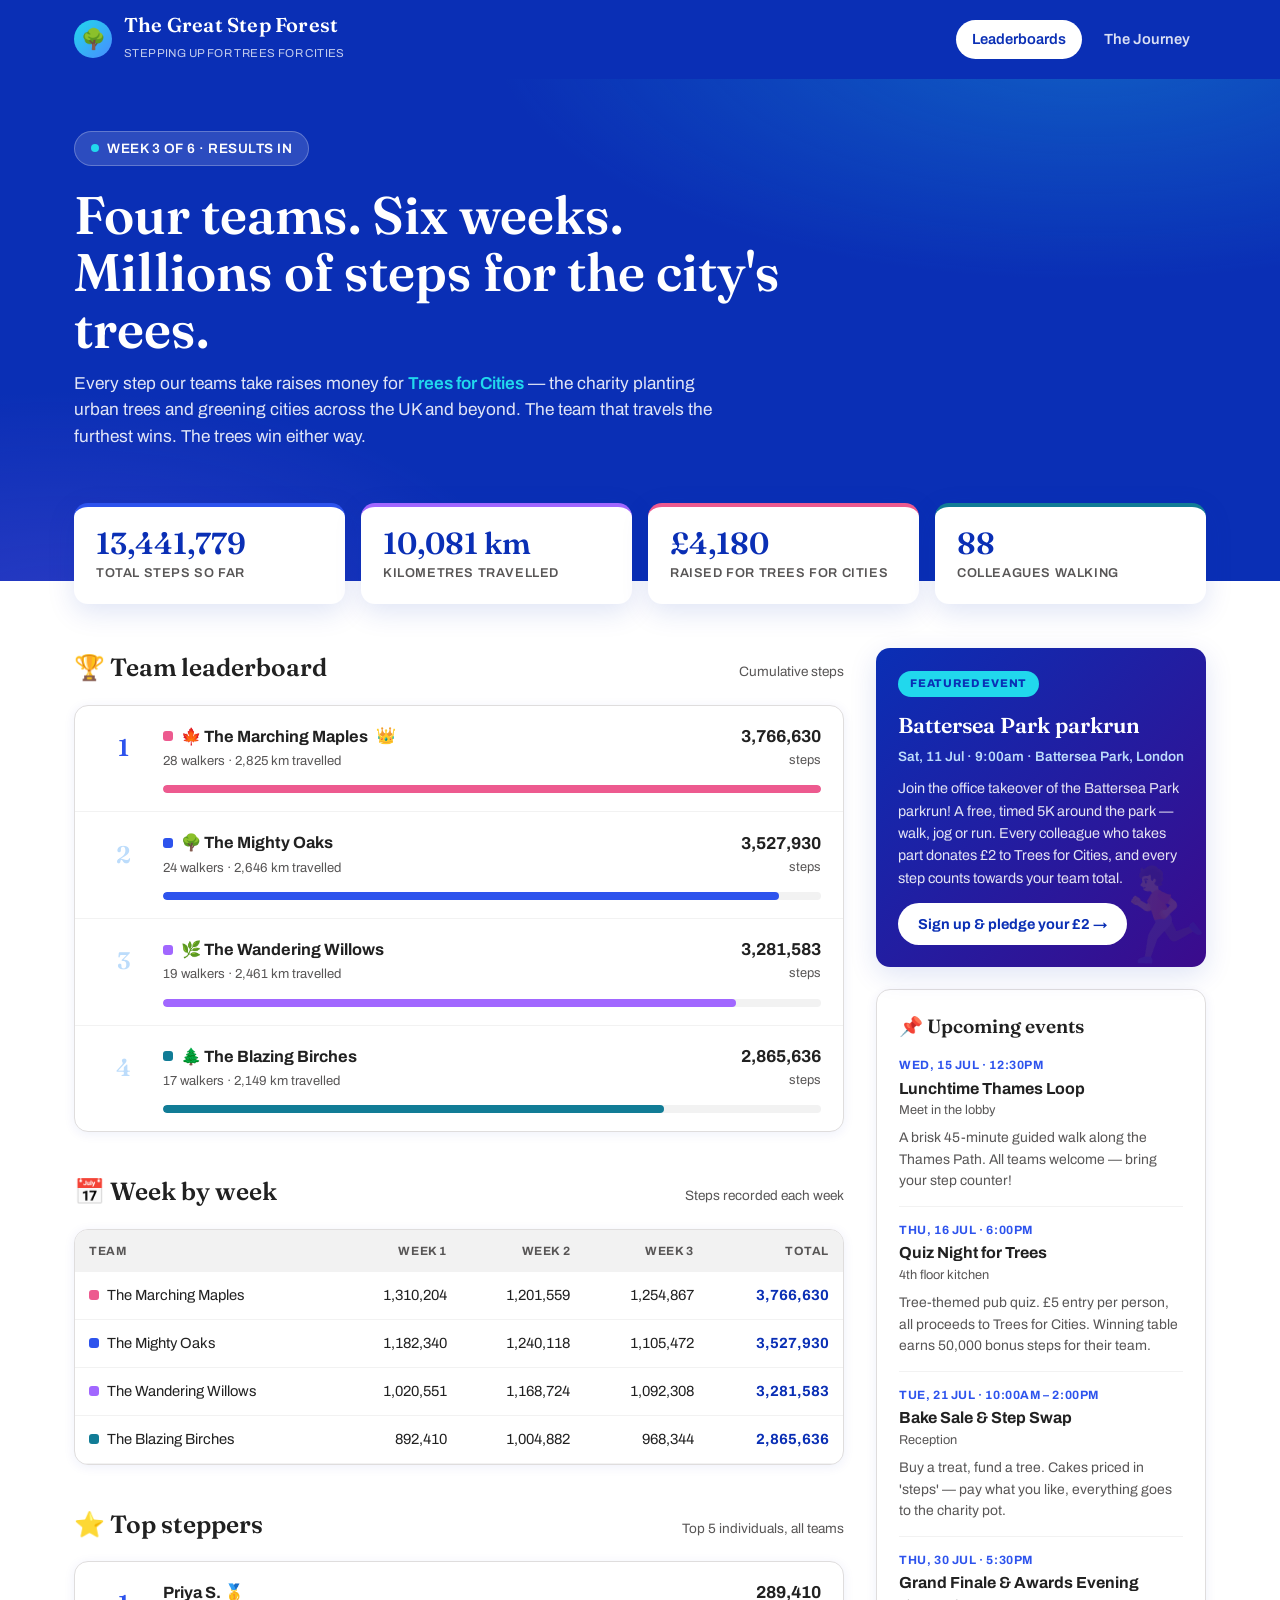
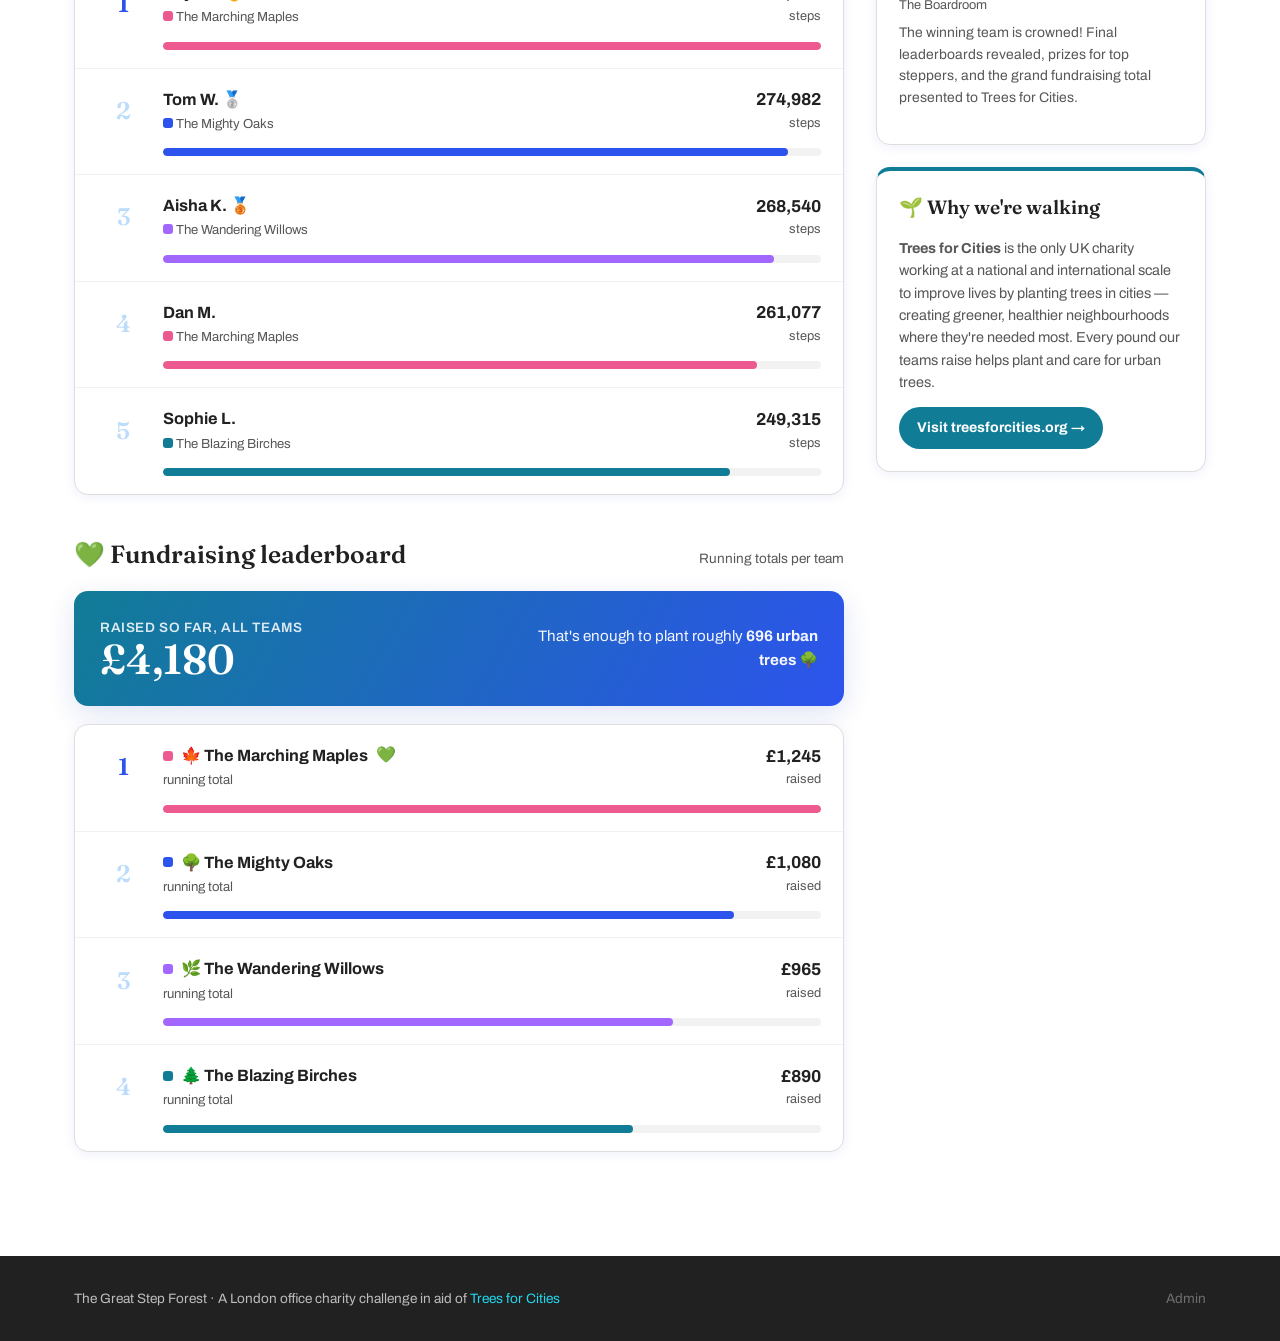
==== index.html @ fc156635 "The Great Step Forest — charity step challenge site Dashboard with team/individual/fundraising leade" ====
<!DOCTYPE html>
<html lang="en">
<head>
  <meta charset="UTF-8" />
  <meta name="viewport" content="width=device-width, initial-scale=1.0" />
  <title>The Great Step Forest — London Office Step Challenge</title>
  <meta name="description" content="Four teams. Six weeks. Millions of steps for Trees for Cities." />
  <link rel="icon" href="data:image/svg+xml,<svg xmlns=%22http://www.w3.org/2000/svg%22 viewBox=%220 0 100 100%22><text y=%22.9em%22 font-size=%2290%22>🌳</text></svg>" />
  <link rel="preconnect" href="https://fonts.googleapis.com" />
  <link rel="preconnect" href="https://fonts.gstatic.com" crossorigin />
  <link href="https://fonts.googleapis.com/css2?family=Archivo:wght@400;600;700;800&family=Fraunces:opsz,wght@9..144,500;9..144,600&display=swap" rel="stylesheet" />
  <link rel="stylesheet" href="css/style.css" />
</head>
<body>

  <header class="site-header">
    <div class="wrap">
      <a class="brand" href="index.html">
        <span class="brand-mark">🌳</span>
        <span>
          <span class="brand-name">The Great Step Forest</span><br />
          <span class="brand-sub">Stepping up for Trees for Cities</span>
        </span>
      </a>
      <nav class="site-nav">
        <a href="index.html" class="active">Leaderboards</a>
        <a href="journey.html">The Journey</a>
      </nav>
    </div>
  </header>

  <section class="hero">
    <div class="wrap">
      <div class="week-pill"><span class="dot"></span><span id="week-pill-text">Week — of —</span></div>
      <h1>Four teams. Six weeks. Millions of steps for the city's trees.</h1>
      <p class="lede">
        Every step our teams take raises money for
        <a href="https://www.treesforcities.org" target="_blank" rel="noopener">Trees for Cities</a> —
        the charity planting urban trees and greening cities across the UK and beyond.
        The team that travels the furthest wins. The trees win either way.
      </p>
    </div>
  </section>

  <main class="wrap">
    <div class="stat-strip" id="stat-strip">
      <div class="stat-card"><div class="stat-value" id="stat-steps">—</div><div class="stat-label">Total steps so far</div></div>
      <div class="stat-card"><div class="stat-value" id="stat-km">—</div><div class="stat-label">Kilometres travelled</div></div>
      <div class="stat-card"><div class="stat-value" id="stat-money">—</div><div class="stat-label">Raised for Trees for Cities</div></div>
      <div class="stat-card"><div class="stat-value" id="stat-walkers">—</div><div class="stat-label">Colleagues walking</div></div>
    </div>

    <div class="page-grid">
      <div class="main-col">

        <section class="section" id="team-leaderboard-section">
          <div class="section-head">
            <h2>🏆 Team leaderboard</h2>
            <span class="hint" id="team-board-hint">Cumulative steps</span>
          </div>
          <div class="board" id="team-board"></div>
        </section>

        <section class="section">
          <div class="section-head">
            <h2>📅 Week by week</h2>
            <span class="hint">Steps recorded each week</span>
          </div>
          <div class="board week-table-scroll">
            <table class="week-table" id="week-table"></table>
          </div>
        </section>

        <section class="section">
          <div class="section-head">
            <h2>⭐ Top steppers</h2>
            <span class="hint">Top 5 individuals, all teams</span>
          </div>
          <div class="board" id="individual-board"></div>
        </section>

        <section class="section">
          <div class="section-head">
            <h2>💚 Fundraising leaderboard</h2>
            <span class="hint">Running totals per team</span>
          </div>
          <div class="fund-total">
            <div>
              <div class="label">Raised so far, all teams</div>
              <div class="amount" id="fund-grand-total">—</div>
            </div>
            <div class="trees" id="fund-trees-note"></div>
          </div>
          <div class="board" id="fund-board"></div>
        </section>

      </div>

      <aside class="sidebar">
        <div id="featured-event"></div>

        <div class="side-card">
          <h3>📌 Upcoming events</h3>
          <div id="event-list"></div>
        </div>

        <div class="side-card charity-card">
          <h3>🌱 Why we're walking</h3>
          <p>
            <strong>Trees for Cities</strong> is the only UK charity working at a national and international
            scale to improve lives by planting trees in cities — creating greener, healthier
            neighbourhoods where they're needed most. Every pound our teams raise helps plant
            and care for urban trees.
          </p>
          <a class="btn-charity" href="https://www.treesforcities.org" target="_blank" rel="noopener">Visit treesforcities.org →</a>
        </div>
      </aside>
    </div>
  </main>

  <footer class="site-footer">
    <div class="wrap">
      <span>The Great Step Forest · A London office charity challenge in aid of <a href="https://www.treesforcities.org" target="_blank" rel="noopener">Trees for Cities</a></span>
      <a class="admin-link" href="admin.html">Admin</a>
    </div>
  </footer>

  <script src="js/app.js"></script>
  <script>
    loadData().then(renderDashboard).catch(showLoadError);
  </script>
</body>
</html>
---- css/style.css ----
/* ============================================================
   The Great Step Forest — brand-inspired design system
   Deep cobalt primary, vivid accents, editorial serif headings
   ============================================================ */

:root {
  --ink: #212121;
  --ink-soft: #585656;
  --paper: #ffffff;
  --mist: #f2f2f2;
  --line: #dfdddd;

  --blue: #0a2fb5;
  --blue-bright: #2d53ed;
  --blue-light: #488cff;
  --blue-pale: #bcdcfb;
  --purple: #4a0080;
  --lavender: #a167ff;
  --berry: #990c47;
  --pink: #ed5a8f;
  --teal: #117c96;
  --cyan: #21d8ed;

  --radius: 14px;
  --shadow: 0 2px 12px rgba(10, 47, 181, 0.07);
  --shadow-lift: 0 8px 28px rgba(10, 47, 181, 0.13);

  --font-display: "Fraunces", Georgia, serif;
  --font-body: "Archivo", -apple-system, "Segoe UI", Helvetica, Arial, sans-serif;
}

* { box-sizing: border-box; margin: 0; padding: 0; }

html { scroll-behavior: smooth; }

body {
  font-family: var(--font-body);
  color: var(--ink);
  background: var(--paper);
  line-height: 1.55;
  -webkit-font-smoothing: antialiased;
}

img { max-width: 100%; }

a { color: var(--blue-bright); text-decoration: none; }
a:hover { text-decoration: underline; }

.wrap {
  max-width: 1180px;
  margin: 0 auto;
  padding: 0 24px;
}

/* ---------- Header ---------- */

.site-header {
  background: var(--blue);
  color: #fff;
  padding: 14px 0;
  position: sticky;
  top: 0;
  z-index: 500;
}

.site-header .wrap {
  display: flex;
  align-items: center;
  justify-content: space-between;
  gap: 16px;
  flex-wrap: wrap;
}

.brand {
  display: flex;
  align-items: center;
  gap: 12px;
  color: #fff;
}
.brand:hover { text-decoration: none; }

.brand-mark {
  width: 38px;
  height: 38px;
  border-radius: 50%;
  background: linear-gradient(135deg, var(--cyan), var(--blue-light));
  display: grid;
  place-items: center;
  font-size: 20px;
  flex: none;
}

.brand-name {
  font-family: var(--font-display);
  font-weight: 600;
  font-size: 1.25rem;
  letter-spacing: 0.2px;
  line-height: 1.1;
}
.brand-sub {
  font-size: 0.72rem;
  opacity: 0.75;
  letter-spacing: 0.4px;
  text-transform: uppercase;
}

.site-nav {
  display: flex;
  gap: 6px;
}

.site-nav a {
  color: rgba(255, 255, 255, 0.85);
  font-weight: 600;
  font-size: 0.92rem;
  padding: 8px 16px;
  border-radius: 999px;
  transition: background 0.15s, color 0.15s;
}
.site-nav a:hover { text-decoration: none; background: rgba(255, 255, 255, 0.12); color: #fff; }
.site-nav a.active { background: #fff; color: var(--blue); }

/* ---------- Hero ---------- */

.hero {
  background:
    radial-gradient(1000px 420px at 85% -10%, rgba(33, 216, 237, 0.28), transparent 60%),
    radial-gradient(800px 400px at 5% 110%, rgba(161, 103, 255, 0.22), transparent 60%),
    var(--blue);
  color: #fff;
  padding: 52px 0 130px;
}

.hero h1 {
  font-family: var(--font-display);
  font-weight: 600;
  font-size: clamp(2rem, 4.5vw, 3.3rem);
  line-height: 1.08;
  max-width: 720px;
}

.hero p.lede {
  margin-top: 14px;
  font-size: 1.08rem;
  max-width: 640px;
  color: rgba(255, 255, 255, 0.88);
}

.hero p.lede a { color: var(--cyan); font-weight: 600; }

.week-pill {
  display: inline-flex;
  align-items: center;
  gap: 8px;
  background: rgba(255, 255, 255, 0.14);
  border: 1px solid rgba(255, 255, 255, 0.25);
  border-radius: 999px;
  padding: 6px 16px;
  font-size: 0.85rem;
  font-weight: 600;
  letter-spacing: 0.5px;
  text-transform: uppercase;
  margin-bottom: 20px;
}
.week-pill .dot {
  width: 8px; height: 8px; border-radius: 50%;
  background: var(--cyan);
  animation: pulse 2s infinite;
}
@keyframes pulse { 50% { opacity: 0.35; } }

/* ---------- Stat strip ---------- */

.stat-strip {
  margin-top: -78px;
  display: grid;
  grid-template-columns: repeat(4, 1fr);
  gap: 16px;
}

.stat-card {
  background: var(--paper);
  border-radius: var(--radius);
  box-shadow: var(--shadow-lift);
  padding: 20px 22px;
  border-top: 4px solid var(--blue-bright);
}
.stat-card:nth-child(2) { border-top-color: var(--lavender); }
.stat-card:nth-child(3) { border-top-color: var(--pink); }
.stat-card:nth-child(4) { border-top-color: var(--teal); }

.stat-card .stat-value {
  font-family: var(--font-display);
  font-size: 1.9rem;
  font-weight: 600;
  color: var(--blue);
  line-height: 1.1;
}
.stat-card .stat-label {
  margin-top: 4px;
  font-size: 0.8rem;
  font-weight: 600;
  letter-spacing: 0.6px;
  text-transform: uppercase;
  color: var(--ink-soft);
}

/* ---------- Layout ---------- */

.page-grid {
  display: grid;
  grid-template-columns: minmax(0, 1fr) 330px;
  gap: 32px;
  padding: 44px 0 64px;
  align-items: start;
}

.section {
  margin-bottom: 40px;
}

.section-head {
  display: flex;
  align-items: baseline;
  justify-content: space-between;
  gap: 12px;
  margin-bottom: 18px;
}

.section-head h2 {
  font-family: var(--font-display);
  font-weight: 600;
  font-size: 1.55rem;
  color: var(--ink);
}

.section-head .hint {
  font-size: 0.85rem;
  color: var(--ink-soft);
}

/* ---------- Leaderboard cards ---------- */

.board {
  background: var(--paper);
  border: 1px solid var(--line);
  border-radius: var(--radius);
  box-shadow: var(--shadow);
  overflow: hidden;
}

.board-row {
  display: grid;
  grid-template-columns: 52px minmax(0, 1fr) auto;
  gap: 14px;
  align-items: center;
  padding: 18px 22px;
  border-bottom: 1px solid var(--mist);
}
.board-row:last-child { border-bottom: none; }

.board-row .rank {
  font-family: var(--font-display);
  font-size: 1.5rem;
  font-weight: 600;
  color: var(--blue-pale);
  text-align: center;
}
.board-row.first .rank { color: var(--blue-bright); }

.board-row .who .name {
  font-weight: 700;
  font-size: 1.02rem;
  display: flex;
  align-items: center;
  gap: 8px;
}
.board-row .who .meta {
  font-size: 0.82rem;
  color: var(--ink-soft);
  margin-top: 2px;
}

.team-chip {
  display: inline-block;
  width: 10px; height: 10px;
  border-radius: 3px;
  flex: none;
}

.board-row .figures {
  text-align: right;
}
.board-row .figures .big {
  font-weight: 700;
  font-size: 1.08rem;
  font-variant-numeric: tabular-nums;
}
.board-row .figures .small {
  font-size: 0.8rem;
  color: var(--ink-soft);
}

.bar-track {
  grid-column: 2 / 4;
  height: 8px;
  background: var(--mist);
  border-radius: 999px;
  overflow: hidden;
}
.bar-fill {
  height: 100%;
  border-radius: 999px;
  transition: width 0.9s cubic-bezier(0.2, 0.7, 0.3, 1);
}

.crown { font-size: 1rem; }

/* ---------- Weekly table ---------- */

.week-table-scroll { overflow-x: auto; }

table.week-table {
  width: 100%;
  border-collapse: collapse;
  font-size: 0.92rem;
}
table.week-table th, table.week-table td {
  padding: 12px 14px;
  text-align: right;
  border-bottom: 1px solid var(--mist);
  font-variant-numeric: tabular-nums;
  white-space: nowrap;
}
table.week-table th:first-child, table.week-table td:first-child { text-align: left; }
table.week-table thead th {
  font-size: 0.75rem;
  text-transform: uppercase;
  letter-spacing: 0.6px;
  color: var(--ink-soft);
  background: var(--mist);
  border-bottom: none;
}
table.week-table td.total { font-weight: 700; color: var(--blue); }
table.week-table td .team-chip { margin-right: 8px; }

/* ---------- Sidebar ---------- */

.sidebar {
  display: flex;
  flex-direction: column;
  gap: 22px;
  position: sticky;
  top: 84px;
}

.side-card {
  background: var(--paper);
  border: 1px solid var(--line);
  border-radius: var(--radius);
  box-shadow: var(--shadow);
  padding: 22px;
}

.side-card h3 {
  font-family: var(--font-display);
  font-weight: 600;
  font-size: 1.2rem;
  margin-bottom: 14px;
}

.event {
  padding: 14px 0;
  border-top: 1px solid var(--mist);
}
.event:first-of-type { border-top: none; padding-top: 0; }

.event .event-date {
  font-size: 0.75rem;
  font-weight: 700;
  letter-spacing: 0.6px;
  text-transform: uppercase;
  color: var(--blue-bright);
}
.event .event-title { font-weight: 700; margin-top: 2px; }
.event .event-loc { font-size: 0.8rem; color: var(--ink-soft); }
.event .event-desc { font-size: 0.87rem; color: var(--ink-soft); margin-top: 6px; }

.event-featured {
  background: linear-gradient(135deg, var(--blue) 0%, var(--purple) 130%);
  color: #fff;
  border-radius: var(--radius);
  box-shadow: var(--shadow-lift);
  padding: 22px;
  position: relative;
  overflow: hidden;
}
.event-featured::after {
  content: "🏃";
  position: absolute;
  right: -10px;
  bottom: -18px;
  font-size: 90px;
  opacity: 0.15;
  transform: rotate(-8deg);
}
.event-featured .flag {
  display: inline-block;
  background: var(--cyan);
  color: var(--blue);
  font-size: 0.7rem;
  font-weight: 800;
  letter-spacing: 0.8px;
  text-transform: uppercase;
  border-radius: 999px;
  padding: 4px 12px;
  margin-bottom: 12px;
}
.event-featured h3 {
  font-family: var(--font-display);
  font-size: 1.35rem;
  font-weight: 600;
  margin-bottom: 4px;
}
.event-featured .when {
  font-size: 0.85rem;
  font-weight: 600;
  color: var(--blue-pale);
  margin-bottom: 10px;
}
.event-featured p { font-size: 0.9rem; color: rgba(255,255,255,0.88); position: relative; z-index: 1; }

.btn {
  display: inline-block;
  margin-top: 14px;
  background: #fff;
  color: var(--blue);
  font-weight: 700;
  font-size: 0.9rem;
  padding: 10px 20px;
  border-radius: 999px;
  border: none;
  cursor: pointer;
  transition: transform 0.12s, box-shadow 0.12s;
  position: relative;
  z-index: 1;
}
.btn:hover { text-decoration: none; transform: translateY(-1px); box-shadow: 0 6px 16px rgba(0,0,0,0.25); }

.btn-primary {
  background: var(--blue-bright);
  color: #fff;
}

.charity-card {
  border-top: 4px solid var(--teal);
}
.charity-card p { font-size: 0.9rem; color: var(--ink-soft); }
.charity-card .btn-charity {
  display: inline-block;
  margin-top: 14px;
  background: var(--teal);
  color: #fff;
  font-weight: 700;
  font-size: 0.88rem;
  padding: 10px 18px;
  border-radius: 999px;
}
.charity-card .btn-charity:hover { text-decoration: none; filter: brightness(1.1); }

/* ---------- Fundraising ---------- */

.fund-total {
  background: linear-gradient(120deg, var(--teal), var(--blue-bright));
  color: #fff;
  border-radius: var(--radius);
  box-shadow: var(--shadow-lift);
  padding: 26px;
  display: flex;
  align-items: center;
  justify-content: space-between;
  gap: 16px;
  flex-wrap: wrap;
  margin-bottom: 18px;
}
.fund-total .amount {
  font-family: var(--font-display);
  font-size: 2.6rem;
  font-weight: 600;
  line-height: 1;
}
.fund-total .label {
  font-size: 0.85rem;
  font-weight: 600;
  letter-spacing: 0.6px;
  text-transform: uppercase;
  opacity: 0.85;
}
.fund-total .trees {
  font-size: 0.95rem;
  text-align: right;
  max-width: 300px;
  opacity: 0.95;
}

/* ---------- Journey page ---------- */

.journey-hero { padding-bottom: 40px; }

#map {
  height: 520px;
  border-radius: var(--radius);
  box-shadow: var(--shadow-lift);
  border: 1px solid var(--line);
  z-index: 1;
}

.journey-cards {
  display: grid;
  grid-template-columns: repeat(4, 1fr);
  gap: 16px;
  margin: 26px 0 40px;
}

.journey-card {
  background: var(--paper);
  border: 1px solid var(--line);
  border-radius: var(--radius);
  box-shadow: var(--shadow);
  padding: 18px 20px;
  border-top: 4px solid var(--blue-bright);
}
.journey-card .team-name { font-weight: 700; display: flex; gap: 8px; align-items: center; font-size: 0.98rem; }
.journey-card .km {
  font-family: var(--font-display);
  font-size: 1.8rem;
  font-weight: 600;
  color: var(--blue);
  margin-top: 6px;
  line-height: 1.1;
}
.journey-card .next {
  font-size: 0.82rem;
  color: var(--ink-soft);
  margin-top: 6px;
}

.milestones {
  display: grid;
  grid-template-columns: repeat(auto-fill, minmax(150px, 1fr));
  gap: 12px;
}

.milestone {
  background: var(--mist);
  border-radius: 10px;
  padding: 12px 14px;
  font-size: 0.85rem;
}
.milestone.reached { background: var(--blue-pale); }
.milestone .city { font-weight: 700; }
.milestone .km-label { color: var(--ink-soft); font-variant-numeric: tabular-nums; }
.milestone .reached-by { margin-top: 4px; font-size: 1rem; letter-spacing: 2px; }

.leaflet-team-marker {
  display: flex;
  align-items: center;
  justify-content: center;
  width: 34px; height: 34px;
  border-radius: 50% 50% 50% 4px;
  border: 3px solid #fff;
  box-shadow: 0 3px 10px rgba(0,0,0,0.3);
  font-size: 16px;
  transform: rotate(0deg);
}

/* ---------- Footer ---------- */

.site-footer {
  background: var(--ink);
  color: rgba(255, 255, 255, 0.7);
  padding: 32px 0;
  font-size: 0.85rem;
}
.site-footer .wrap {
  display: flex;
  justify-content: space-between;
  gap: 16px;
  flex-wrap: wrap;
}
.site-footer a { color: var(--cyan); }
.site-footer .admin-link { color: rgba(255,255,255,0.35); }

/* ---------- Admin ---------- */

.admin-wrap { max-width: 880px; margin: 0 auto; padding: 40px 24px 80px; }

.admin-card {
  background: var(--paper);
  border: 1px solid var(--line);
  border-radius: var(--radius);
  box-shadow: var(--shadow);
  padding: 28px;
  margin-bottom: 24px;
}
.admin-card h2 {
  font-family: var(--font-display);
  font-weight: 600;
  font-size: 1.35rem;
  margin-bottom: 6px;
}
.admin-card .sub { color: var(--ink-soft); font-size: 0.9rem; margin-bottom: 18px; }

.field { margin-bottom: 14px; }
.field label {
  display: block;
  font-size: 0.78rem;
  font-weight: 700;
  text-transform: uppercase;
  letter-spacing: 0.5px;
  color: var(--ink-soft);
  margin-bottom: 5px;
}
.field input, .field textarea, .field select {
  width: 100%;
  padding: 10px 12px;
  border: 1.5px solid var(--line);
  border-radius: 8px;
  font-family: var(--font-body);
  font-size: 0.95rem;
  background: #fff;
}
.field input:focus, .field textarea:focus, .field select:focus {
  outline: none;
  border-color: var(--blue-bright);
}

.grid-2 { display: grid; grid-template-columns: 1fr 1fr; gap: 14px; }
.grid-3 { display: grid; grid-template-columns: repeat(3, 1fr); gap: 14px; }
.grid-weeks { display: grid; grid-template-columns: repeat(6, 1fr); gap: 8px; }

.admin-team-block {
  border: 1.5px solid var(--line);
  border-left-width: 6px;
  border-radius: 10px;
  padding: 16px;
  margin-bottom: 14px;
}
.admin-team-block h4 { margin-bottom: 10px; }

.row-list-item {
  display: grid;
  grid-template-columns: 2fr 1.4fr 1.2fr auto;
  gap: 10px;
  margin-bottom: 8px;
  align-items: center;
}

.event-edit {
  border: 1.5px solid var(--line);
  border-radius: 10px;
  padding: 16px;
  margin-bottom: 12px;
}

.btn-ghost {
  background: none;
  border: 1.5px solid var(--line);
  border-radius: 8px;
  padding: 8px 14px;
  font-family: var(--font-body);
  font-weight: 600;
  font-size: 0.85rem;
  cursor: pointer;
  color: var(--ink-soft);
}
.btn-ghost:hover { border-color: var(--berry); color: var(--berry); }

.btn-add {
  background: var(--mist);
  border: none;
  border-radius: 8px;
  padding: 10px 16px;
  font-family: var(--font-body);
  font-weight: 700;
  font-size: 0.88rem;
  cursor: pointer;
  color: var(--blue);
}
.btn-add:hover { background: var(--blue-pale); }

.btn-publish {
  background: var(--blue-bright);
  color: #fff;
  border: none;
  border-radius: 999px;
  padding: 14px 32px;
  font-family: var(--font-body);
  font-weight: 700;
  font-size: 1rem;
  cursor: pointer;
}
.btn-publish:hover { background: var(--blue); }
.btn-publish:disabled { opacity: 0.5; cursor: wait; }

.status-msg {
  margin-top: 14px;
  padding: 12px 16px;
  border-radius: 8px;
  font-size: 0.9rem;
  font-weight: 600;
  display: none;
}
.status-msg.ok { display: block; background: #e5f7ee; color: #0c6b41; }
.status-msg.err { display: block; background: #fdeaef; color: var(--berry); }
.status-msg.busy { display: block; background: var(--blue-pale); color: var(--blue); }

.checkbox-row { display: flex; align-items: center; gap: 8px; margin-bottom: 14px; }
.checkbox-row input { width: auto; }
.checkbox-row label { font-size: 0.9rem; font-weight: 600; color: var(--ink); text-transform: none; letter-spacing: 0; margin: 0; }

/* ---------- Responsive ---------- */

@media (max-width: 960px) {
  .page-grid { grid-template-columns: 1fr; }
  .sidebar { position: static; }
  .stat-strip { grid-template-columns: repeat(2, 1fr); }
  .journey-cards { grid-template-columns: repeat(2, 1fr); }
}

@media (max-width: 560px) {
  .stat-strip { grid-template-columns: 1fr 1fr; gap: 10px; }
  .stat-card { padding: 14px 16px; }
  .stat-card .stat-value { font-size: 1.4rem; }
  .journey-cards { grid-template-columns: 1fr; }
  .grid-weeks { grid-template-columns: repeat(3, 1fr); }
  .grid-2, .grid-3 { grid-template-columns: 1fr; }
  .row-list-item { grid-template-columns: 1fr; }
  .board-row { grid-template-columns: 36px minmax(0, 1fr) auto; padding: 14px 14px; gap: 10px; }
  .hero { padding-bottom: 110px; }
  #map { height: 380px; }
}
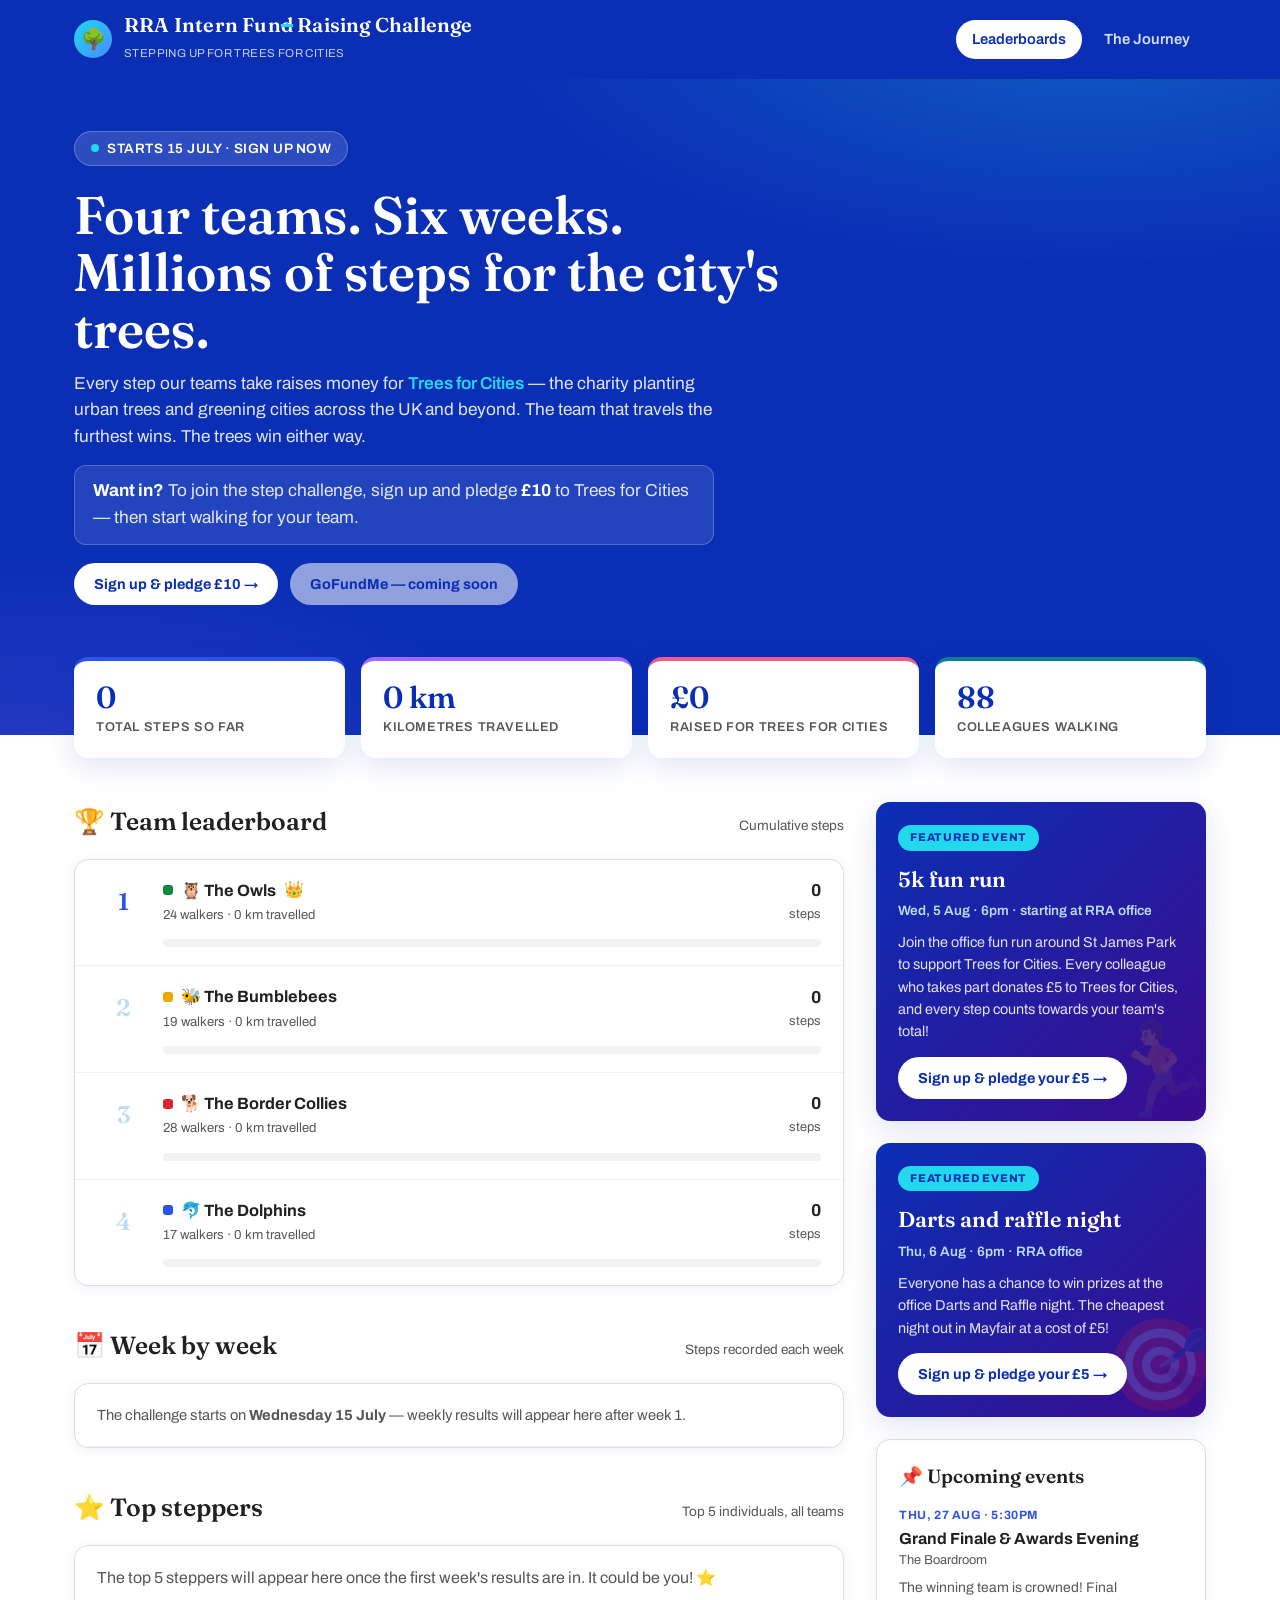
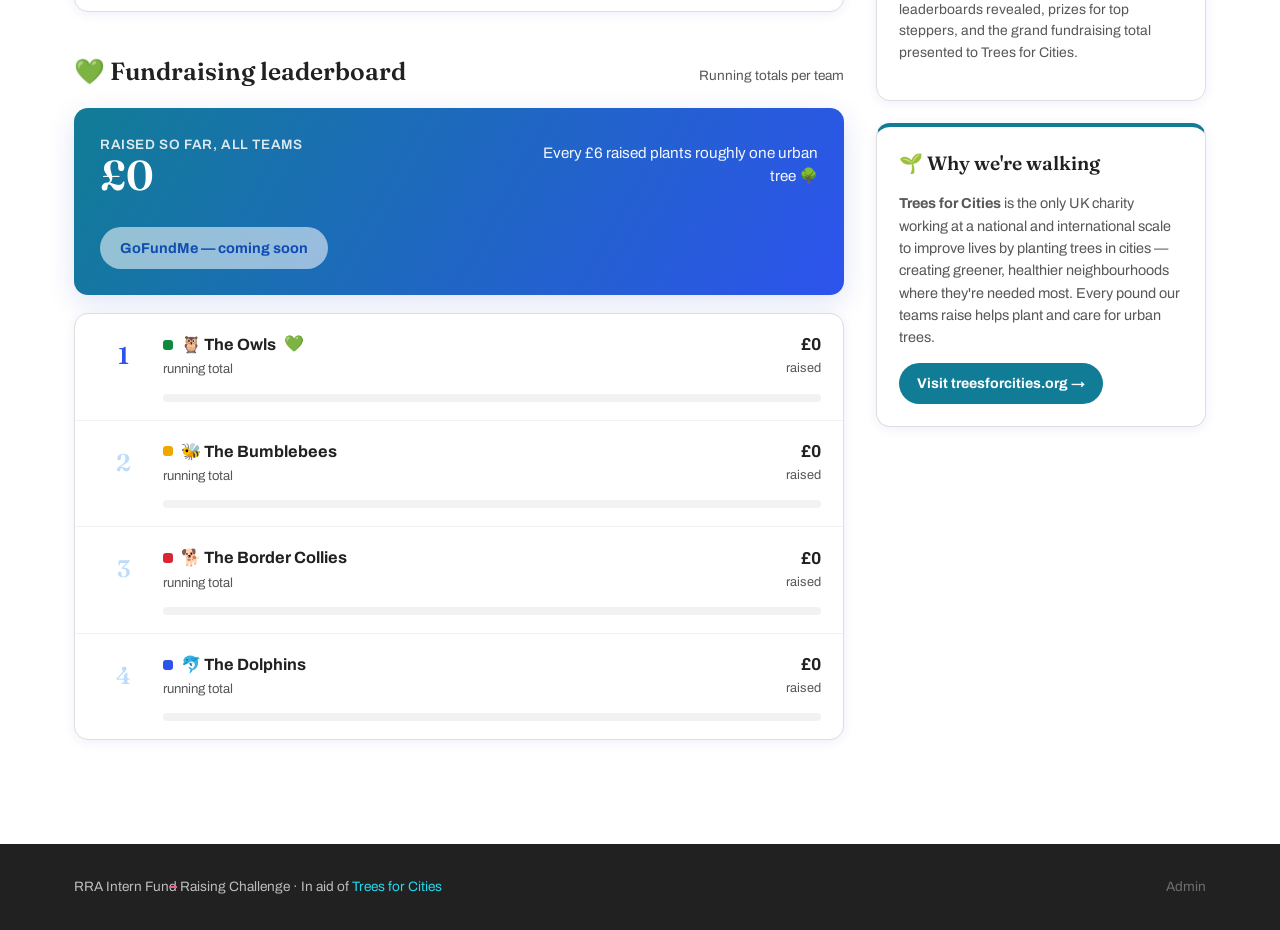
==== commit 97c8643a: "Rebrand to RRA Intern Fun(d) Raising Challenge and reset for real launch - Struck-through 'd' in Fun" ====
--- a/index.html
+++ b/index.html
@@ -3,7 +3,7 @@
 <head>
   <meta charset="UTF-8" />
   <meta name="viewport" content="width=device-width, initial-scale=1.0" />
-  <title>The Great Step Forest — London Office Step Challenge</title>
+  <title>RRA Intern Fund Raising Challenge</title>
   <meta name="description" content="Four teams. Six weeks. Millions of steps for Trees for Cities." />
   <link rel="icon" href="data:image/svg+xml,<svg xmlns=%22http://www.w3.org/2000/svg%22 viewBox=%220 0 100 100%22><text y=%22.9em%22 font-size=%2290%22>🌳</text></svg>" />
   <link rel="preconnect" href="https://fonts.googleapis.com" />
@@ -18,7 +18,7 @@
       <a class="brand" href="index.html">
         <span class="brand-mark">🌳</span>
         <span>
-          <span class="brand-name">The Great Step Forest</span><br />
+          <span class="brand-name">RRA Intern Fun<span class="fun-d">d</span> Raising Challenge</span><br />
           <span class="brand-sub">Stepping up for Trees for Cities</span>
         </span>
       </a>
@@ -39,6 +39,14 @@
         the charity planting urban trees and greening cities across the UK and beyond.
         The team that travels the furthest wins. The trees win either way.
       </p>
+      <p class="lede join-note">
+        <strong>Want in?</strong> To join the step challenge, sign up and pledge
+        <strong id="signup-pledge">£10</strong> to Trees for Cities — then start walking for your team.
+      </p>
+      <div class="hero-cta">
+        <a class="btn" id="signup-btn" href="#" target="_blank" rel="noopener">Sign up & pledge £10 →</a>
+        <a class="btn btn-outline" id="gofundme-btn" href="#" target="_blank" rel="noopener">Donate on GoFundMe</a>
+      </div>
     </div>
   </section>
 
@@ -90,6 +98,7 @@
               <div class="amount" id="fund-grand-total">—</div>
             </div>
             <div class="trees" id="fund-trees-note"></div>
+            <a class="btn" id="gofundme-btn-2" href="#" target="_blank" rel="noopener">Donate on GoFundMe</a>
           </div>
           <div class="board" id="fund-board"></div>
         </section>
@@ -120,7 +129,7 @@
 
   <footer class="site-footer">
     <div class="wrap">
-      <span>The Great Step Forest · A London office charity challenge in aid of <a href="https://www.treesforcities.org" target="_blank" rel="noopener">Trees for Cities</a></span>
+      <span>RRA Intern Fun<span class="fun-d">d</span> Raising Challenge · In aid of <a href="https://www.treesforcities.org" target="_blank" rel="noopener">Trees for Cities</a></span>
       <a class="admin-link" href="admin.html">Admin</a>
     </div>
   </footer>
--- a/css/style.css
+++ b/css/style.css
@@ -104,6 +104,15 @@
   text-transform: uppercase;
 }
 
+/* The 'd' in "Fund" is struck through: this is Fun raising as much as Fund raising */
+.fun-d {
+  position: relative;
+  text-decoration: line-through;
+  text-decoration-thickness: 0.14em;
+  text-decoration-color: var(--cyan);
+}
+.site-footer .fun-d { text-decoration-color: var(--pink); }
+
 .site-nav {
   display: flex;
   gap: 6px;
@@ -169,6 +178,38 @@
 }
 @keyframes pulse { 50% { opacity: 0.35; } }
 
+.hero .join-note {
+  margin-top: 18px;
+  font-size: 1rem;
+  background: rgba(255, 255, 255, 0.1);
+  border: 1px solid rgba(255, 255, 255, 0.22);
+  border-radius: 12px;
+  padding: 12px 18px;
+  max-width: 640px;
+}
+.hero .join-note strong { color: #fff; }
+
+.hero-cta {
+  margin-top: 18px;
+  display: flex;
+  gap: 12px;
+  flex-wrap: wrap;
+}
+.hero-cta .btn { margin-top: 0; }
+
+.btn-outline {
+  background: transparent;
+  color: #fff;
+  border: 2px solid rgba(255, 255, 255, 0.6);
+}
+.btn-outline:hover { border-color: #fff; box-shadow: none; }
+
+.btn.btn-soon {
+  opacity: 0.55;
+  cursor: default;
+  pointer-events: none;
+}
+
 /* ---------- Stat strip ---------- */
 
 .stat-strip {
@@ -395,15 +436,16 @@
   position: relative;
   overflow: hidden;
 }
-.event-featured::after {
-  content: "🏃";
+.event-featured .bg-emoji {
   position: absolute;
   right: -10px;
   bottom: -18px;
   font-size: 90px;
   opacity: 0.15;
   transform: rotate(-8deg);
-}
+  pointer-events: none;
+}
+.featured-stack { display: flex; flex-direction: column; gap: 22px; }
 .event-featured .flag {
   display: inline-block;
   background: var(--cyan);
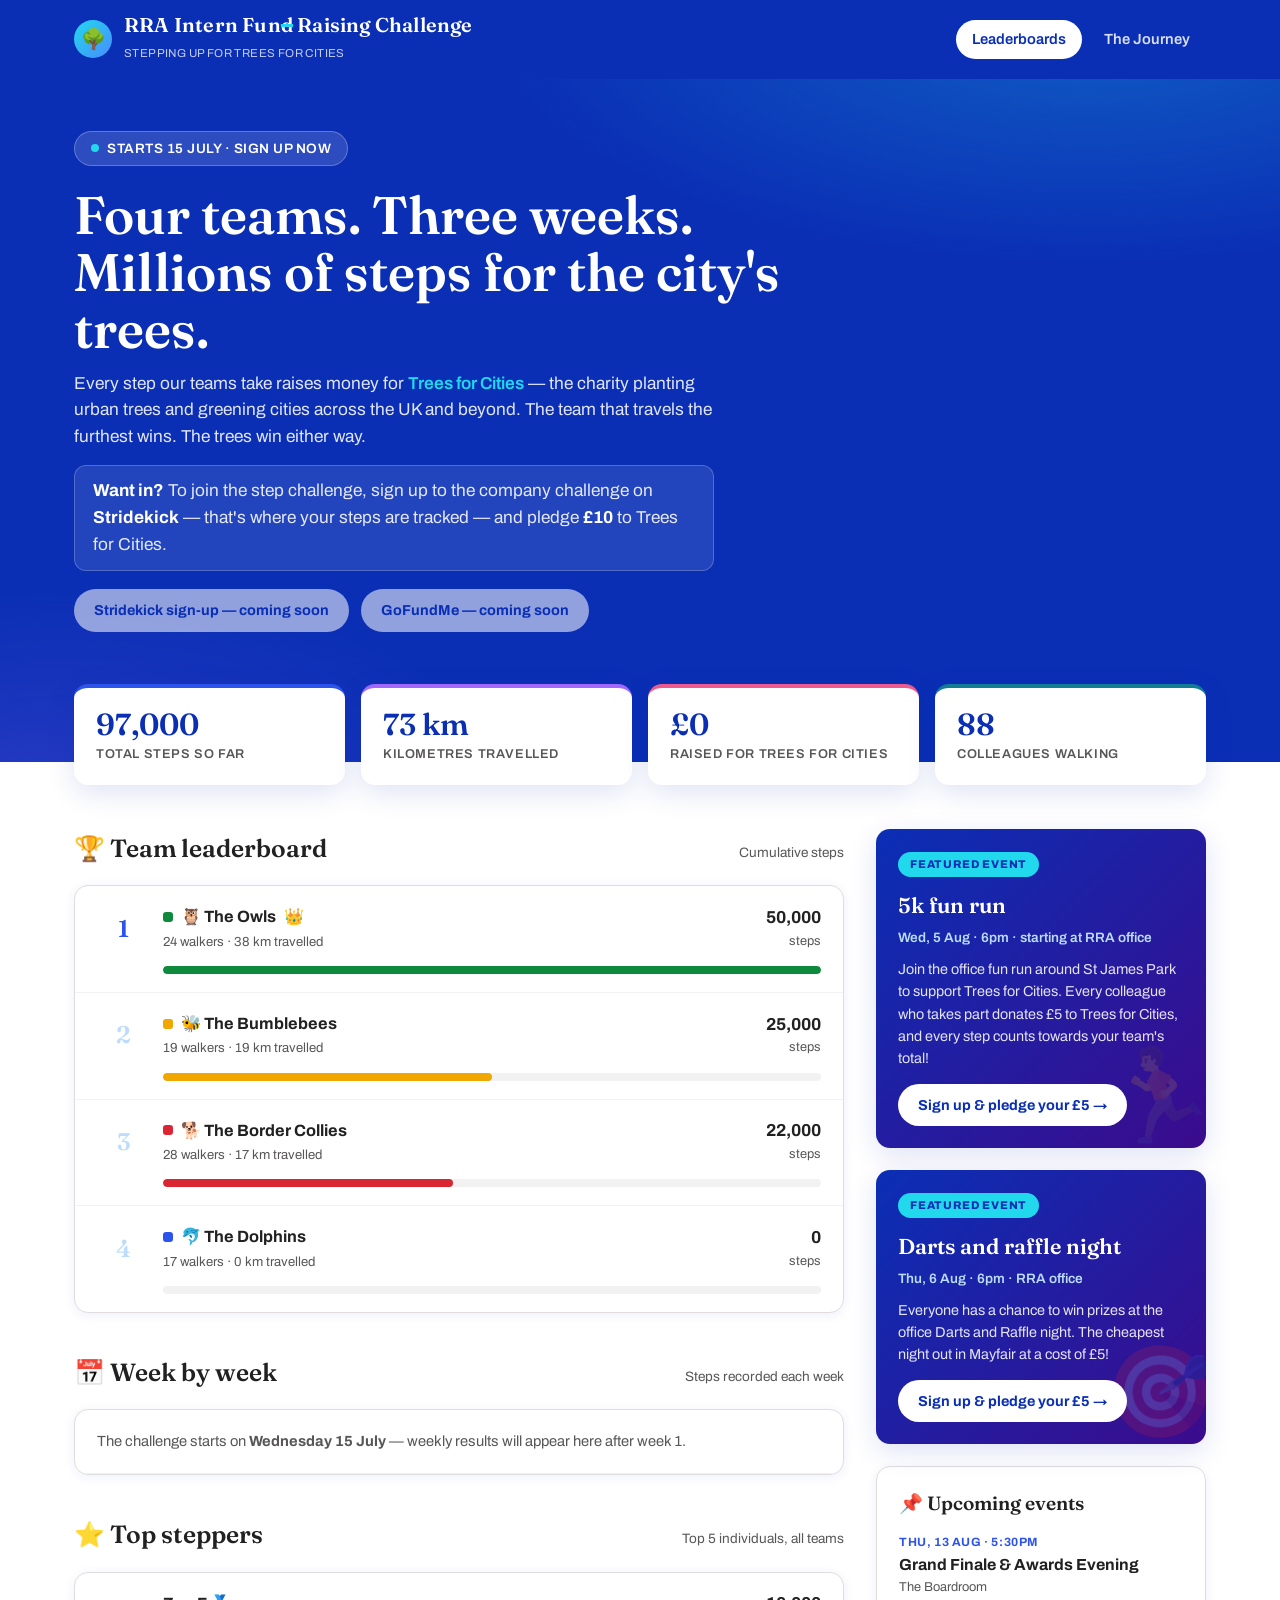
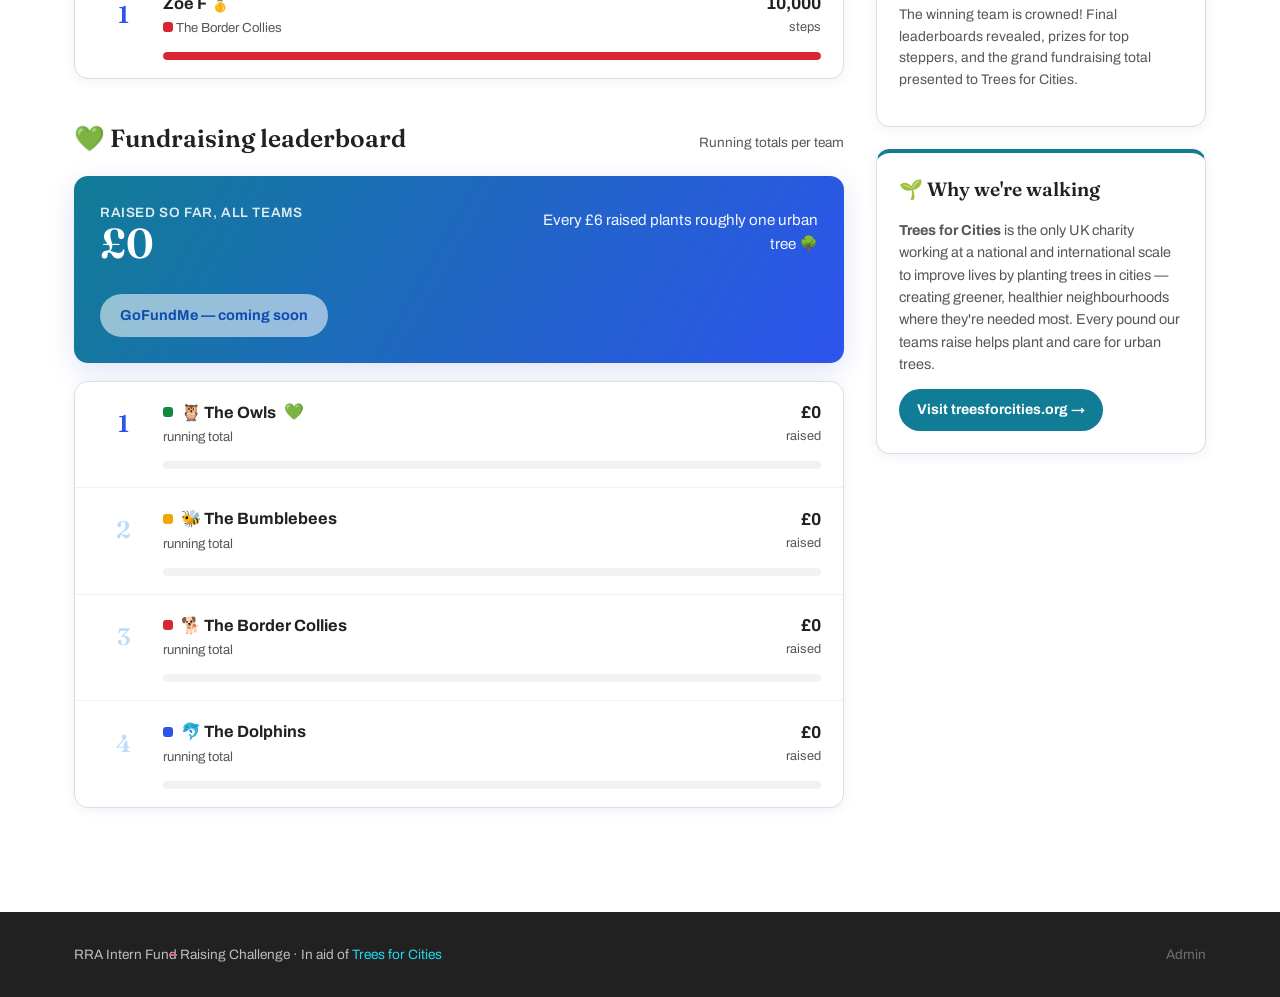
==== commit 11a8fe84: "Switch sign-up to Stridekick and shorten challenge to 3 weeks - Stridekick challenge URL is admin-ed" ====
--- a/index.html
+++ b/index.html
@@ -4,7 +4,7 @@
   <meta charset="UTF-8" />
   <meta name="viewport" content="width=device-width, initial-scale=1.0" />
   <title>RRA Intern Fund Raising Challenge</title>
-  <meta name="description" content="Four teams. Six weeks. Millions of steps for Trees for Cities." />
+  <meta name="description" content="Four teams. Three weeks. Millions of steps for Trees for Cities." />
   <link rel="icon" href="data:image/svg+xml,<svg xmlns=%22http://www.w3.org/2000/svg%22 viewBox=%220 0 100 100%22><text y=%22.9em%22 font-size=%2290%22>🌳</text></svg>" />
   <link rel="preconnect" href="https://fonts.googleapis.com" />
   <link rel="preconnect" href="https://fonts.gstatic.com" crossorigin />
@@ -32,7 +32,7 @@
   <section class="hero">
     <div class="wrap">
       <div class="week-pill"><span class="dot"></span><span id="week-pill-text">Week — of —</span></div>
-      <h1>Four teams. Six weeks. Millions of steps for the city's trees.</h1>
+      <h1>Four teams. Three weeks. Millions of steps for the city's trees.</h1>
       <p class="lede">
         Every step our teams take raises money for
         <a href="https://www.treesforcities.org" target="_blank" rel="noopener">Trees for Cities</a> —
@@ -40,11 +40,12 @@
         The team that travels the furthest wins. The trees win either way.
       </p>
       <p class="lede join-note">
-        <strong>Want in?</strong> To join the step challenge, sign up and pledge
-        <strong id="signup-pledge">£10</strong> to Trees for Cities — then start walking for your team.
+        <strong>Want in?</strong> To join the step challenge, sign up to the company
+        challenge on <strong>Stridekick</strong> — that's where your steps are tracked —
+        and pledge <strong id="signup-pledge">£10</strong> to Trees for Cities.
       </p>
       <div class="hero-cta">
-        <a class="btn" id="signup-btn" href="#" target="_blank" rel="noopener">Sign up & pledge £10 →</a>
+        <a class="btn" id="signup-btn" href="#" target="_blank" rel="noopener">Join on Stridekick →</a>
         <a class="btn btn-outline" id="gofundme-btn" href="#" target="_blank" rel="noopener">Donate on GoFundMe</a>
       </div>
     </div>
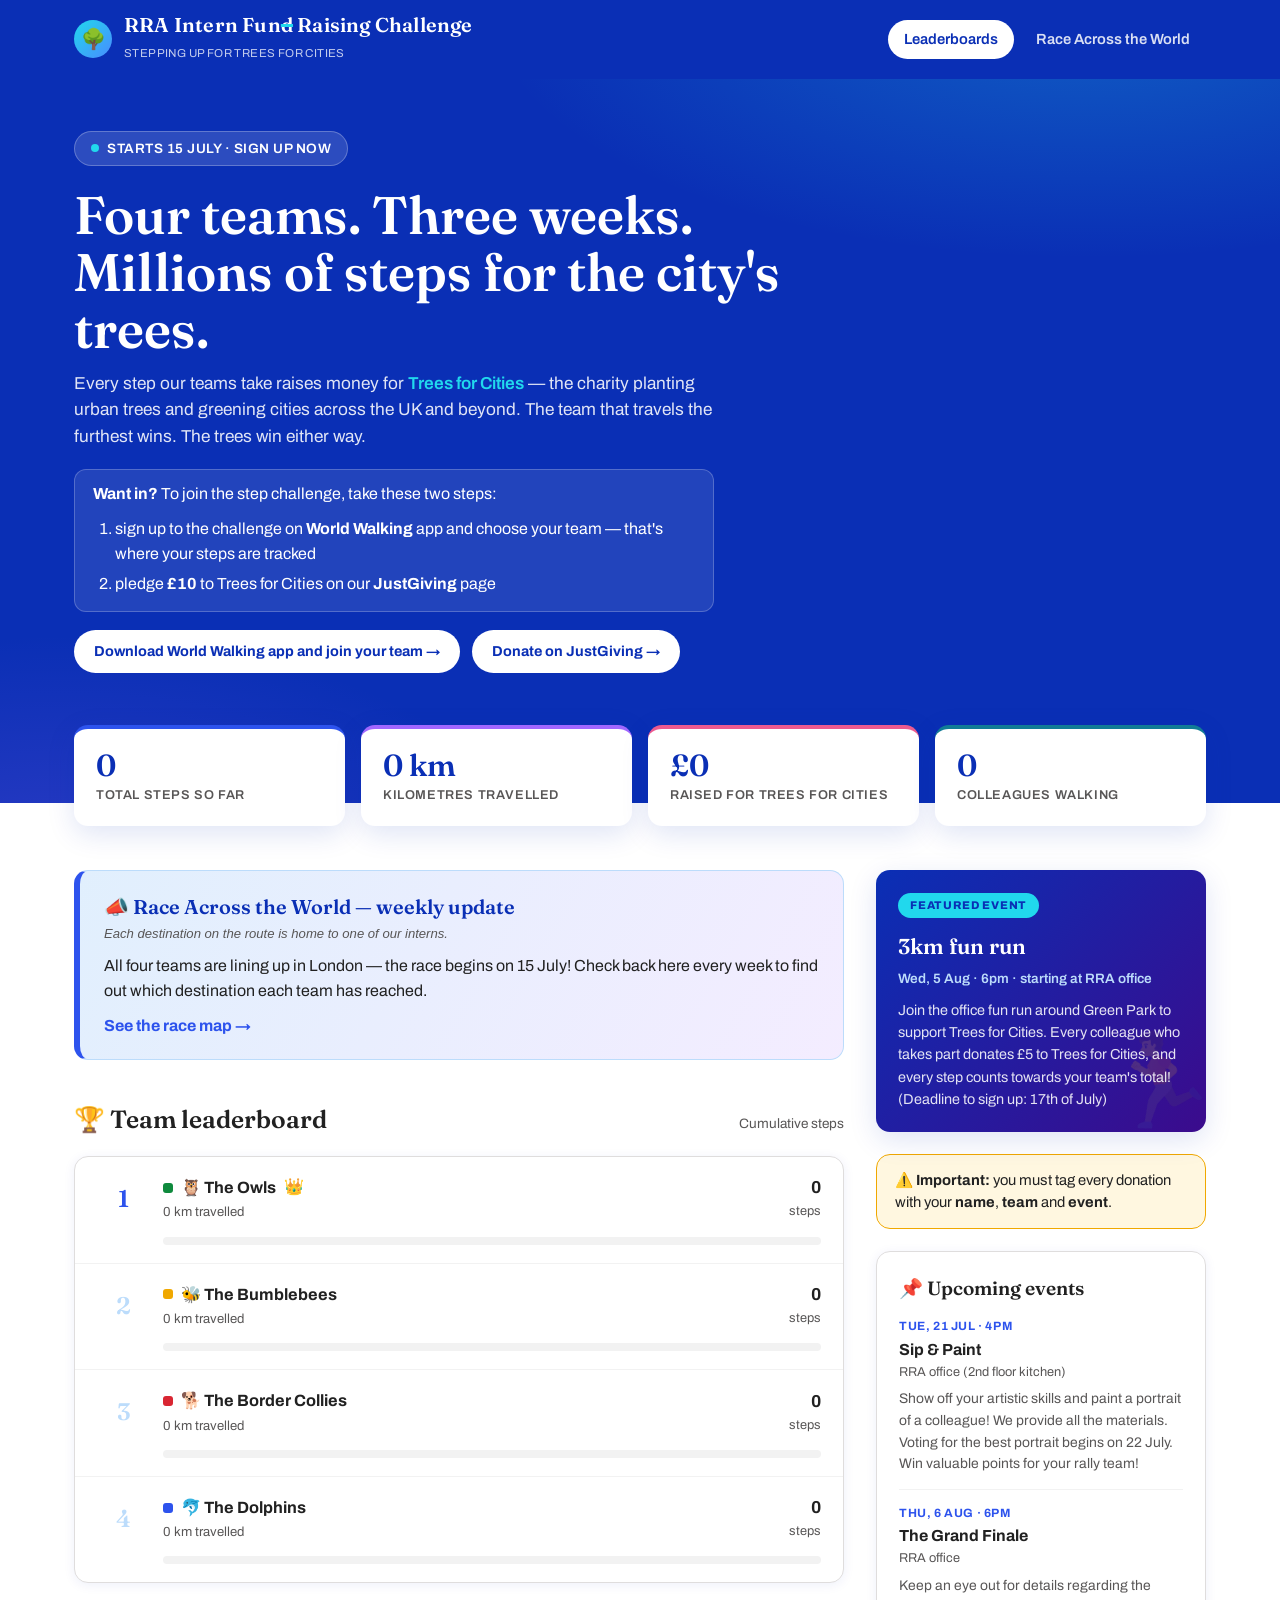
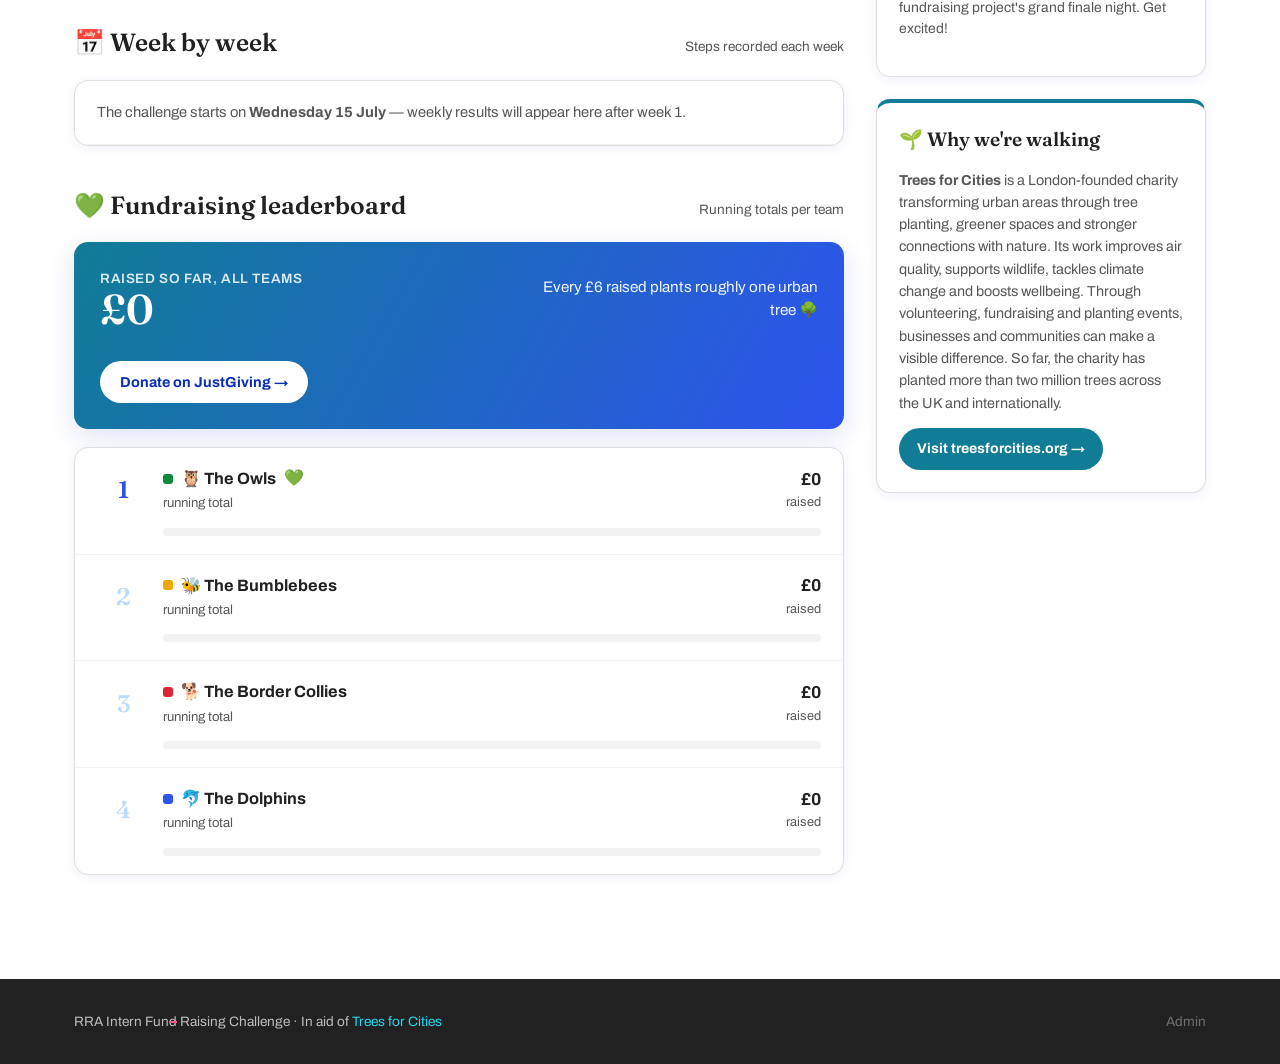
==== commit 5359a9b4: "World Walking + JustGiving, Race Across the World, walkers & announcements - Two-step join box; butt" ====
--- a/index.html
+++ b/index.html
@@ -24,7 +24,7 @@
       </a>
       <nav class="site-nav">
         <a href="index.html" class="active">Leaderboards</a>
-        <a href="journey.html">The Journey</a>
+        <a href="journey.html">Race Across the World</a>
       </nav>
     </div>
   </header>
@@ -39,14 +39,16 @@
         the charity planting urban trees and greening cities across the UK and beyond.
         The team that travels the furthest wins. The trees win either way.
       </p>
-      <p class="lede join-note">
-        <strong>Want in?</strong> To join the step challenge, sign up to the company
-        challenge on <strong>Stridekick</strong> — that's where your steps are tracked —
-        and pledge <strong id="signup-pledge">£10</strong> to Trees for Cities.
-      </p>
+      <div class="lede join-note">
+        <strong>Want in?</strong> To join the step challenge, take these two steps:
+        <ol class="join-steps">
+          <li>sign up to the challenge on <strong>World Walking</strong> app and choose your team — that's where your steps are tracked</li>
+          <li>pledge <strong id="signup-pledge">£10</strong> to Trees for Cities on our <strong>JustGiving</strong> page</li>
+        </ol>
+      </div>
       <div class="hero-cta">
-        <a class="btn" id="signup-btn" href="#" target="_blank" rel="noopener">Join on Stridekick →</a>
-        <a class="btn btn-outline" id="gofundme-btn" href="#" target="_blank" rel="noopener">Donate on GoFundMe</a>
+        <a class="btn" id="signup-btn" href="#" target="_blank" rel="noopener">Download World Walking app and join your team</a>
+        <a class="btn btn-outline" id="donate-btn" href="#" target="_blank" rel="noopener">Donate on JustGiving</a>
       </div>
     </div>
   </section>
@@ -61,6 +63,15 @@
 
     <div class="page-grid">
       <div class="main-col">
+
+        <section class="section" id="announce-section">
+          <div class="announce-card">
+            <div class="announce-head">📣 Race Across the World — weekly update</div>
+            <div class="announce-sub">Each destination on the route is home to one of our interns.</div>
+            <p id="announce-text"></p>
+            <a href="journey.html">See the race map →</a>
+          </div>
+        </section>
 
         <section class="section" id="team-leaderboard-section">
           <div class="section-head">
@@ -80,7 +91,7 @@
           </div>
         </section>
 
-        <section class="section">
+        <section class="section" id="top-steppers-section">
           <div class="section-head">
             <h2>⭐ Top steppers</h2>
             <span class="hint">Top 5 individuals, all teams</span>
@@ -99,7 +110,7 @@
               <div class="amount" id="fund-grand-total">—</div>
             </div>
             <div class="trees" id="fund-trees-note"></div>
-            <a class="btn" id="gofundme-btn-2" href="#" target="_blank" rel="noopener">Donate on GoFundMe</a>
+            <a class="btn" id="donate-btn-2" href="#" target="_blank" rel="noopener">Donate on JustGiving</a>
           </div>
           <div class="board" id="fund-board"></div>
         </section>
@@ -109,6 +120,11 @@
       <aside class="sidebar">
         <div id="featured-event"></div>
 
+        <div class="side-note">
+          ⚠️ <strong>Important:</strong> you must tag every donation with your
+          <strong>name</strong>, <strong>team</strong> and <strong>event</strong>.
+        </div>
+
         <div class="side-card">
           <h3>📌 Upcoming events</h3>
           <div id="event-list"></div>
@@ -117,10 +133,12 @@
         <div class="side-card charity-card">
           <h3>🌱 Why we're walking</h3>
           <p>
-            <strong>Trees for Cities</strong> is the only UK charity working at a national and international
-            scale to improve lives by planting trees in cities — creating greener, healthier
-            neighbourhoods where they're needed most. Every pound our teams raise helps plant
-            and care for urban trees.
+            <strong>Trees for Cities</strong> is a London-founded charity transforming urban areas
+            through tree planting, greener spaces and stronger connections with nature. Its work
+            improves air quality, supports wildlife, tackles climate change and boosts wellbeing.
+            Through volunteering, fundraising and planting events, businesses and communities can
+            make a visible difference. So far, the charity has planted more than two million trees
+            across the UK and internationally.
           </p>
           <a class="btn-charity" href="https://www.treesforcities.org" target="_blank" rel="noopener">Visit treesforcities.org →</a>
         </div>
--- a/css/style.css
+++ b/css/style.css
@@ -189,6 +189,12 @@
 }
 .hero .join-note strong { color: #fff; }
 
+.join-steps {
+  margin: 10px 0 2px 22px;
+  display: grid;
+  gap: 6px;
+}
+
 .hero-cta {
   margin-top: 18px;
   display: flex;
@@ -278,6 +284,41 @@
 .section-head .hint {
   font-size: 0.85rem;
   color: var(--ink-soft);
+}
+
+/* ---------- Weekly announcement ---------- */
+
+.announce-card {
+  background: linear-gradient(120deg, rgba(188, 220, 251, 0.45), rgba(161, 103, 255, 0.12));
+  border: 1px solid var(--blue-pale);
+  border-left: 6px solid var(--blue-bright);
+  border-radius: var(--radius);
+  padding: 20px 24px;
+}
+.announce-card .announce-head {
+  font-family: var(--font-display);
+  font-weight: 600;
+  font-size: 1.25rem;
+  color: var(--blue);
+}
+.announce-card .announce-sub {
+  font-size: 0.82rem;
+  font-style: italic;
+  color: var(--ink-soft);
+  margin: 2px 0 10px;
+}
+.announce-card p { margin-bottom: 10px; }
+.announce-card a { font-weight: 700; }
+
+/* ---------- Sidebar note ---------- */
+
+.side-note {
+  background: #fff7e0;
+  border: 1.5px solid var(--yellow, #f0a800);
+  border-radius: var(--radius);
+  padding: 14px 18px;
+  font-size: 0.92rem;
+  line-height: 1.5;
 }
 
 /* ---------- Leaderboard cards ---------- */
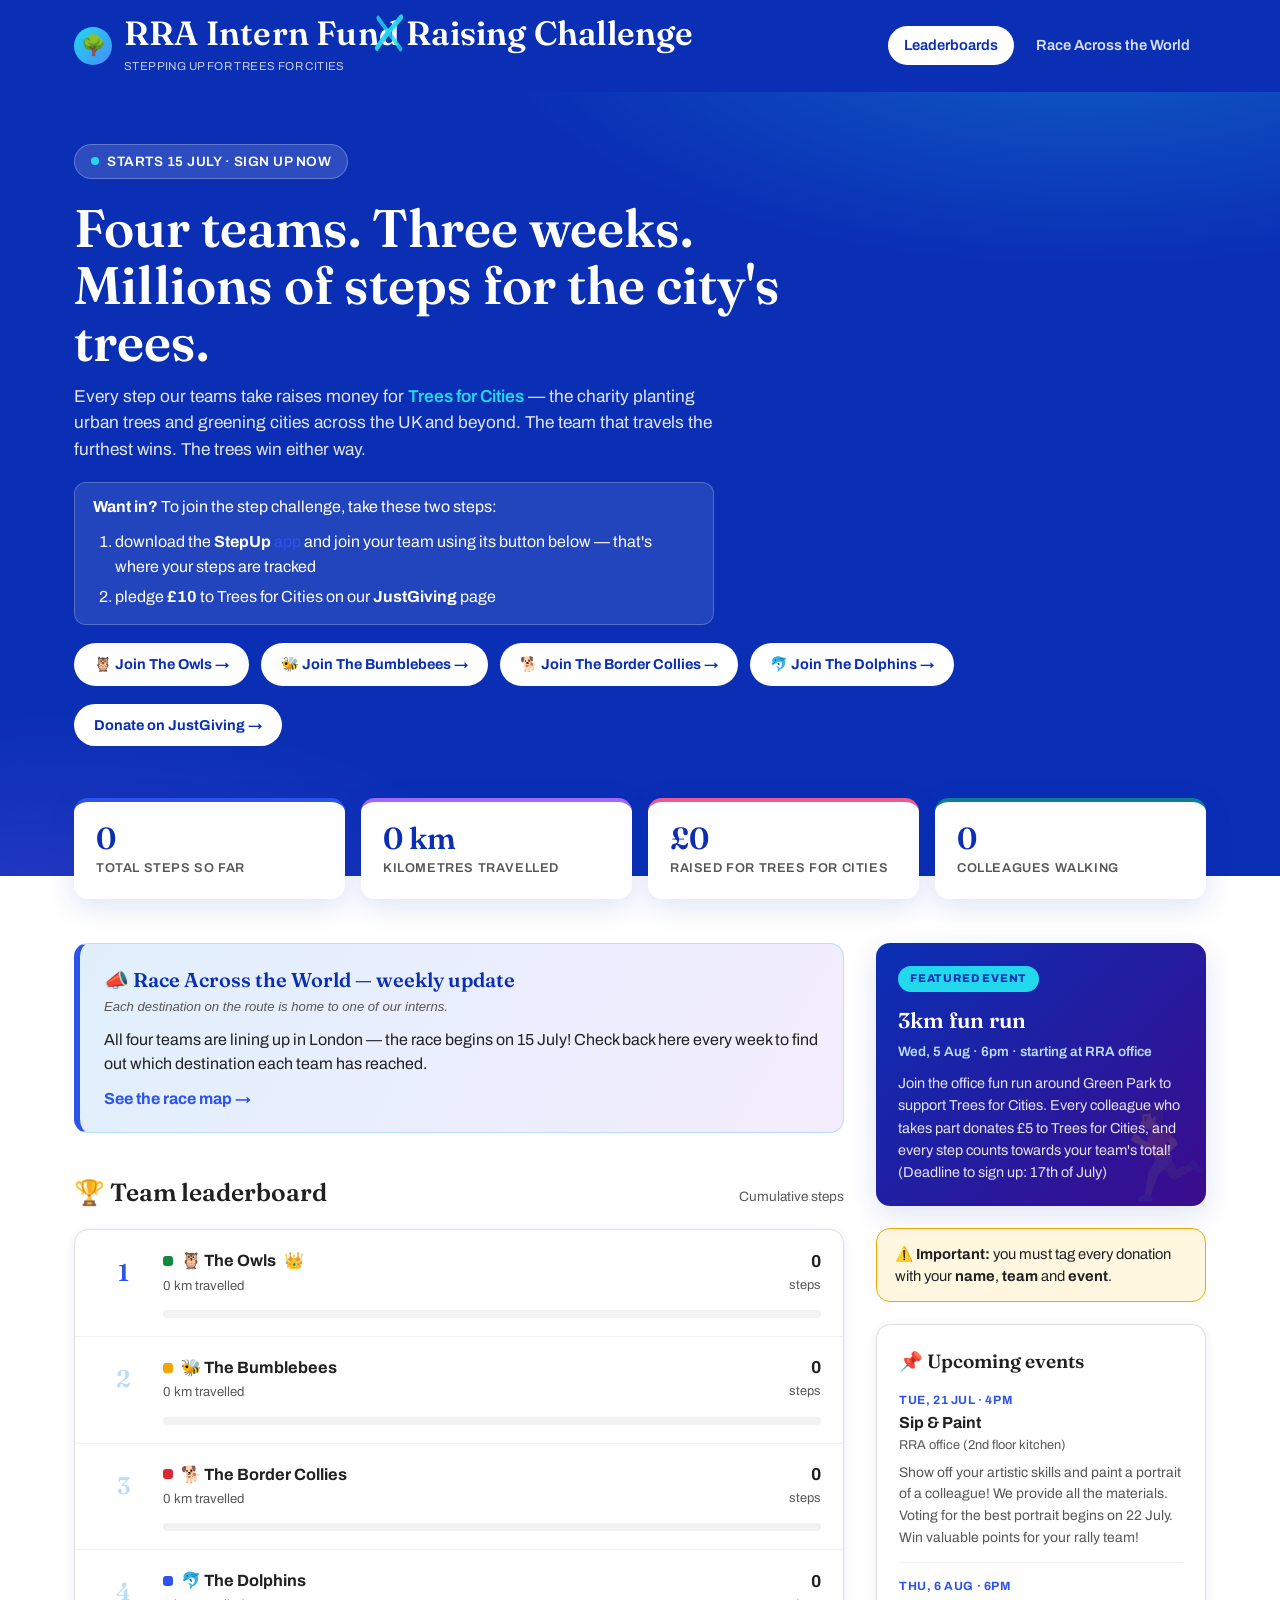
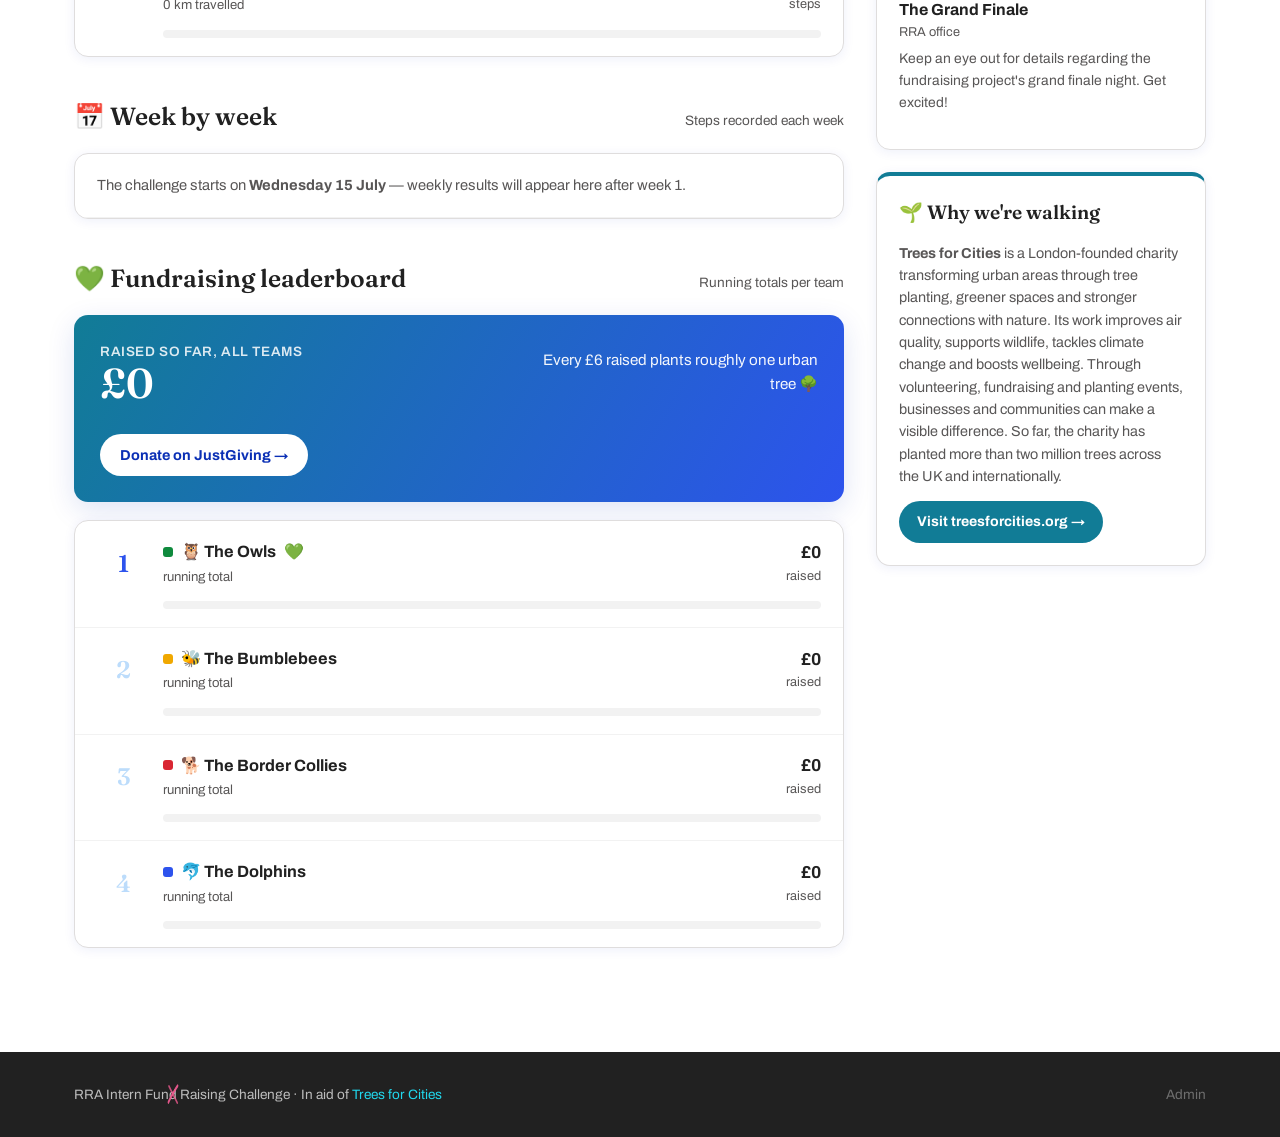
==== commit 9ca1d746: "Switch to StepUp with per-team join links - All World Walking references renamed to StepUp - Four te" ====
--- a/index.html
+++ b/index.html
@@ -42,12 +42,12 @@
       <div class="lede join-note">
         <strong>Want in?</strong> To join the step challenge, take these two steps:
         <ol class="join-steps">
-          <li>sign up to the challenge on <strong>World Walking</strong> app and choose your team — that's where your steps are tracked</li>
+          <li>download the <a id="stepup-app-link" href="https://thestepupapp.com/" target="_blank" rel="noopener"><strong>StepUp</strong> app</a> and join your team using its button below — that's where your steps are tracked</li>
           <li>pledge <strong id="signup-pledge">£10</strong> to Trees for Cities on our <strong>JustGiving</strong> page</li>
         </ol>
       </div>
+      <div class="hero-cta" id="team-join-buttons"></div>
       <div class="hero-cta">
-        <a class="btn" id="signup-btn" href="#" target="_blank" rel="noopener">Download World Walking app and join your team</a>
         <a class="btn btn-outline" id="donate-btn" href="#" target="_blank" rel="noopener">Donate on JustGiving</a>
       </div>
     </div>
--- a/css/style.css
+++ b/css/style.css
@@ -93,9 +93,9 @@
 .brand-name {
   font-family: var(--font-display);
   font-weight: 600;
-  font-size: 1.25rem;
+  font-size: clamp(1.5rem, 1.5vw + 1.1rem, 2.1rem);
   letter-spacing: 0.2px;
-  line-height: 1.1;
+  line-height: 1.15;
 }
 .brand-sub {
   font-size: 0.72rem;
@@ -104,14 +104,22 @@
   text-transform: uppercase;
 }
 
-/* The 'd' in "Fund" is struck through: this is Fun raising as much as Fund raising */
+/* The 'd' in "Fund" is crossed out by hand: this is Fun raising as much as Fund raising.
+   The scribble is an inline SVG of two rough marker strokes; the letter stays visible underneath. */
 .fun-d {
   position: relative;
-  text-decoration: line-through;
-  text-decoration-thickness: 0.14em;
-  text-decoration-color: var(--cyan);
-}
-.site-footer .fun-d { text-decoration-color: var(--pink); }
+  display: inline-block;
+}
+.fun-d::after {
+  content: "";
+  position: absolute;
+  inset: -6% -30%;
+  background: url("data:image/svg+xml,%3Csvg xmlns='http://www.w3.org/2000/svg' viewBox='0 0 100 100' preserveAspectRatio='none'%3E%3Cpath d='M12 84 C30 62 52 44 88 12' fill='none' stroke='%2321d8ed' stroke-width='13' stroke-linecap='round' opacity='0.95'/%3E%3Cpath d='M16 14 C34 34 60 58 86 86' fill='none' stroke='%2321d8ed' stroke-width='11' stroke-linecap='round' opacity='0.8'/%3E%3C/svg%3E") center / 100% 100% no-repeat;
+  pointer-events: none;
+}
+.site-footer .fun-d::after {
+  background-image: url("data:image/svg+xml,%3Csvg xmlns='http://www.w3.org/2000/svg' viewBox='0 0 100 100' preserveAspectRatio='none'%3E%3Cpath d='M12 84 C30 62 52 44 88 12' fill='none' stroke='%23ed5a8f' stroke-width='13' stroke-linecap='round' opacity='0.95'/%3E%3Cpath d='M16 14 C34 34 60 58 86 86' fill='none' stroke='%23ed5a8f' stroke-width='11' stroke-linecap='round' opacity='0.8'/%3E%3C/svg%3E");
+}
 
 .site-nav {
   display: flex;
@@ -202,6 +210,12 @@
   flex-wrap: wrap;
 }
 .hero-cta .btn { margin-top: 0; }
+
+.btn-join {
+  border: 3px solid transparent;
+  padding: 8px 18px;
+  font-size: 0.88rem;
+}
 
 .btn-outline {
   background: transparent;
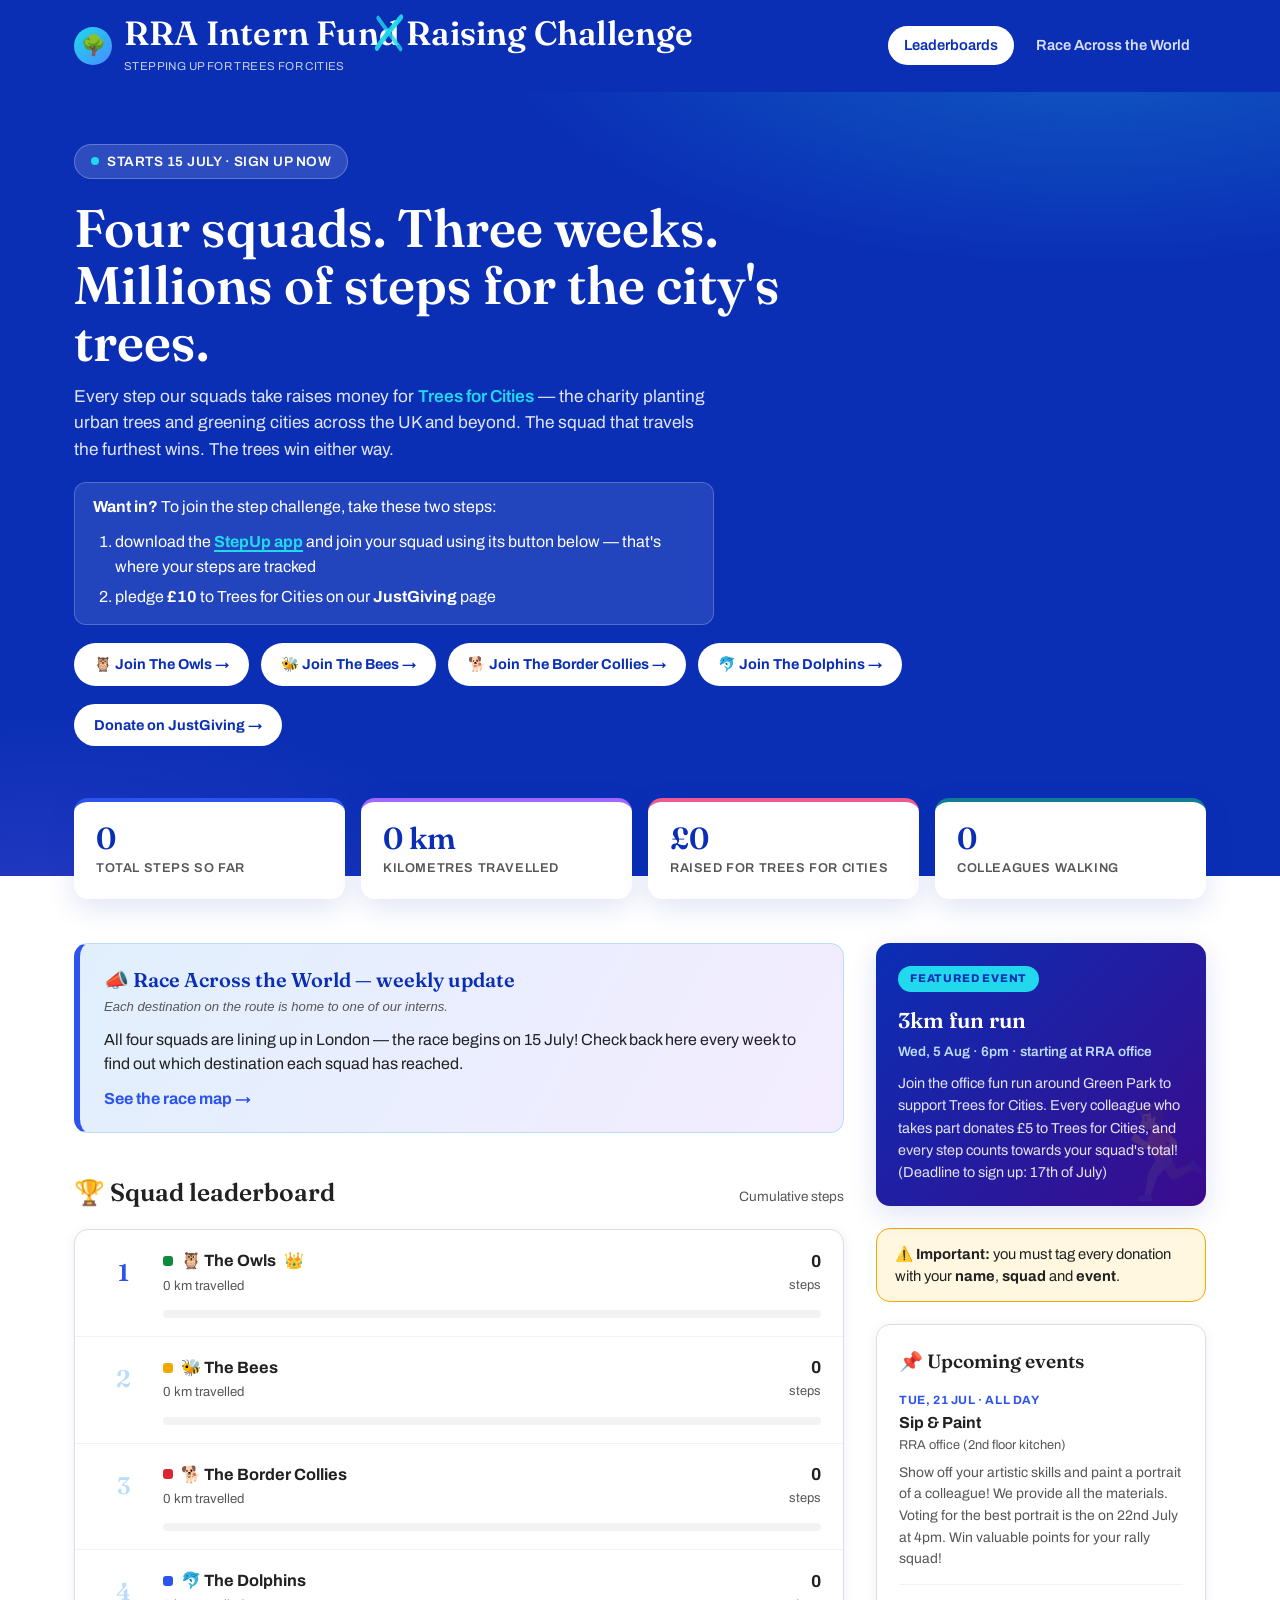
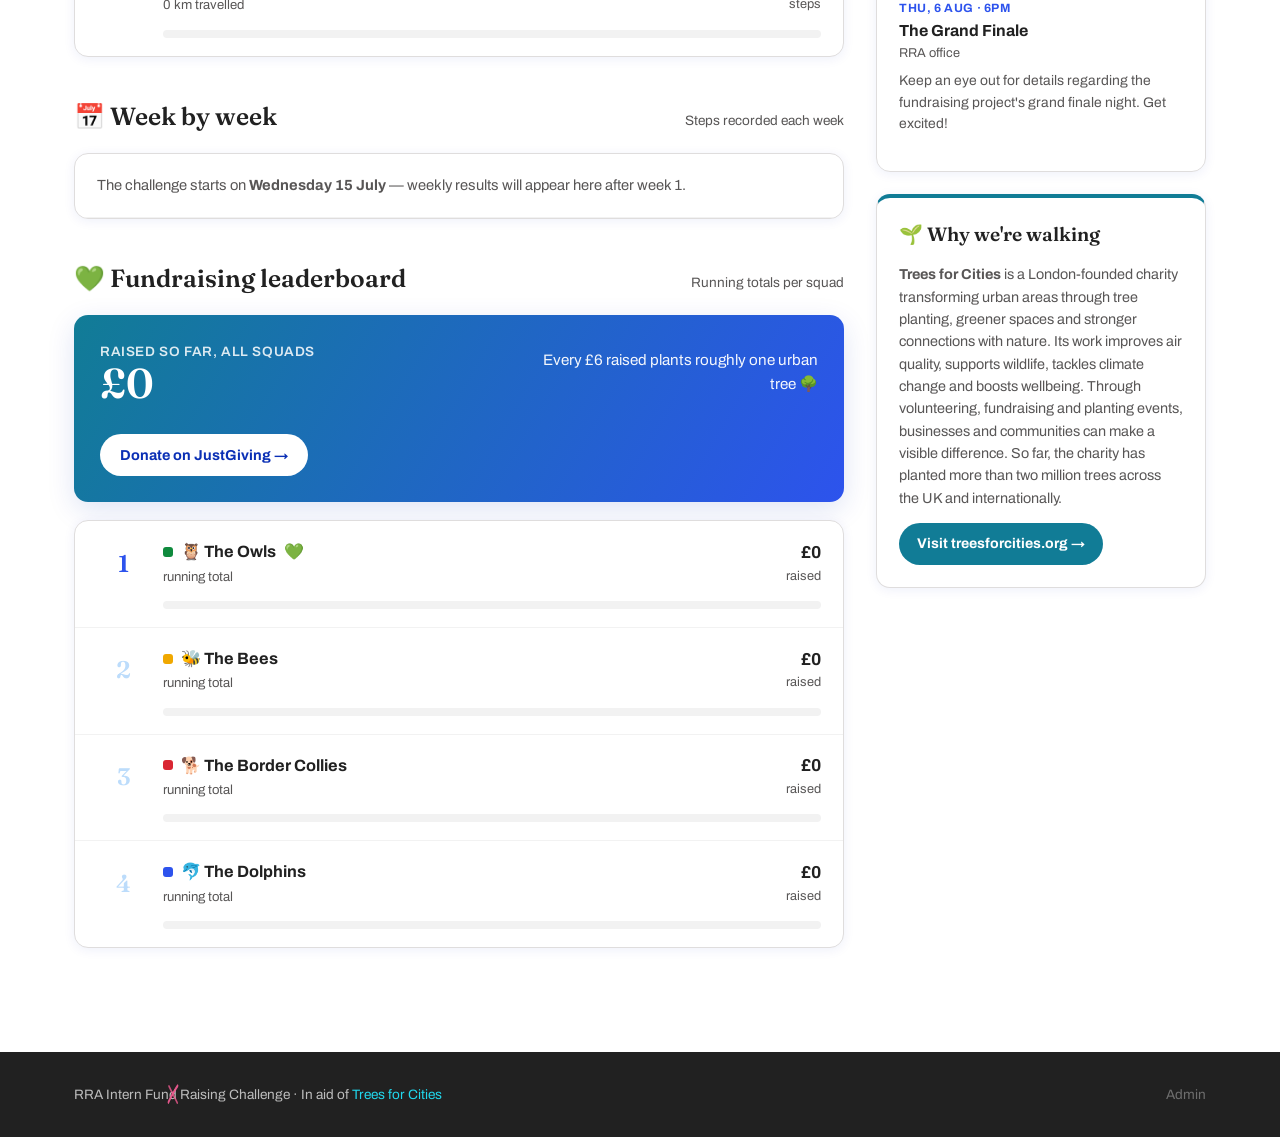
==== commit be5b6f83: "Rename Bumblebees to Bees and teams to squads in all visible text Internal data keys (team ids, JSON" ====
--- a/index.html
+++ b/index.html
@@ -4,7 +4,7 @@
   <meta charset="UTF-8" />
   <meta name="viewport" content="width=device-width, initial-scale=1.0" />
   <title>RRA Intern Fund Raising Challenge</title>
-  <meta name="description" content="Four teams. Three weeks. Millions of steps for Trees for Cities." />
+  <meta name="description" content="Four squads. Three weeks. Millions of steps for Trees for Cities." />
   <link rel="icon" href="data:image/svg+xml,<svg xmlns=%22http://www.w3.org/2000/svg%22 viewBox=%220 0 100 100%22><text y=%22.9em%22 font-size=%2290%22>🌳</text></svg>" />
   <link rel="preconnect" href="https://fonts.googleapis.com" />
   <link rel="preconnect" href="https://fonts.gstatic.com" crossorigin />
@@ -32,17 +32,17 @@
   <section class="hero">
     <div class="wrap">
       <div class="week-pill"><span class="dot"></span><span id="week-pill-text">Week — of —</span></div>
-      <h1>Four teams. Three weeks. Millions of steps for the city's trees.</h1>
+      <h1>Four squads. Three weeks. Millions of steps for the city's trees.</h1>
       <p class="lede">
-        Every step our teams take raises money for
+        Every step our squads take raises money for
         <a href="https://www.treesforcities.org" target="_blank" rel="noopener">Trees for Cities</a> —
         the charity planting urban trees and greening cities across the UK and beyond.
-        The team that travels the furthest wins. The trees win either way.
+        The squad that travels the furthest wins. The trees win either way.
       </p>
       <div class="lede join-note">
         <strong>Want in?</strong> To join the step challenge, take these two steps:
         <ol class="join-steps">
-          <li>download the <a id="stepup-app-link" href="https://thestepupapp.com/" target="_blank" rel="noopener"><strong>StepUp</strong> app</a> and join your team using its button below — that's where your steps are tracked</li>
+          <li>download the <a id="stepup-app-link" href="https://thestepupapp.com/" target="_blank" rel="noopener"><strong>StepUp</strong> app</a> and join your squad using its button below — that's where your steps are tracked</li>
           <li>pledge <strong id="signup-pledge">£10</strong> to Trees for Cities on our <strong>JustGiving</strong> page</li>
         </ol>
       </div>
@@ -75,7 +75,7 @@
 
         <section class="section" id="team-leaderboard-section">
           <div class="section-head">
-            <h2>🏆 Team leaderboard</h2>
+            <h2>🏆 Squad leaderboard</h2>
             <span class="hint" id="team-board-hint">Cumulative steps</span>
           </div>
           <div class="board" id="team-board"></div>
@@ -94,7 +94,7 @@
         <section class="section" id="top-steppers-section">
           <div class="section-head">
             <h2>⭐ Top steppers</h2>
-            <span class="hint">Top 5 individuals, all teams</span>
+            <span class="hint">Top 5 individuals, all squads</span>
           </div>
           <div class="board" id="individual-board"></div>
         </section>
@@ -102,11 +102,11 @@
         <section class="section">
           <div class="section-head">
             <h2>💚 Fundraising leaderboard</h2>
-            <span class="hint">Running totals per team</span>
+            <span class="hint">Running totals per squad</span>
           </div>
           <div class="fund-total">
             <div>
-              <div class="label">Raised so far, all teams</div>
+              <div class="label">Raised so far, all squads</div>
               <div class="amount" id="fund-grand-total">—</div>
             </div>
             <div class="trees" id="fund-trees-note"></div>
@@ -122,7 +122,7 @@
 
         <div class="side-note">
           ⚠️ <strong>Important:</strong> you must tag every donation with your
-          <strong>name</strong>, <strong>team</strong> and <strong>event</strong>.
+          <strong>name</strong>, <strong>squad</strong> and <strong>event</strong>.
         </div>
 
         <div class="side-card">
--- a/css/style.css
+++ b/css/style.css
@@ -196,6 +196,15 @@
   max-width: 640px;
 }
 .hero .join-note strong { color: #fff; }
+.hero .join-note a,
+.hero .join-note a strong {
+  color: var(--cyan);
+  font-weight: 700;
+  text-decoration: underline;
+  text-decoration-thickness: 2px;
+  text-underline-offset: 3px;
+}
+.hero .join-note a:hover { color: #fff; }
 
 .join-steps {
   margin: 10px 0 2px 22px;
